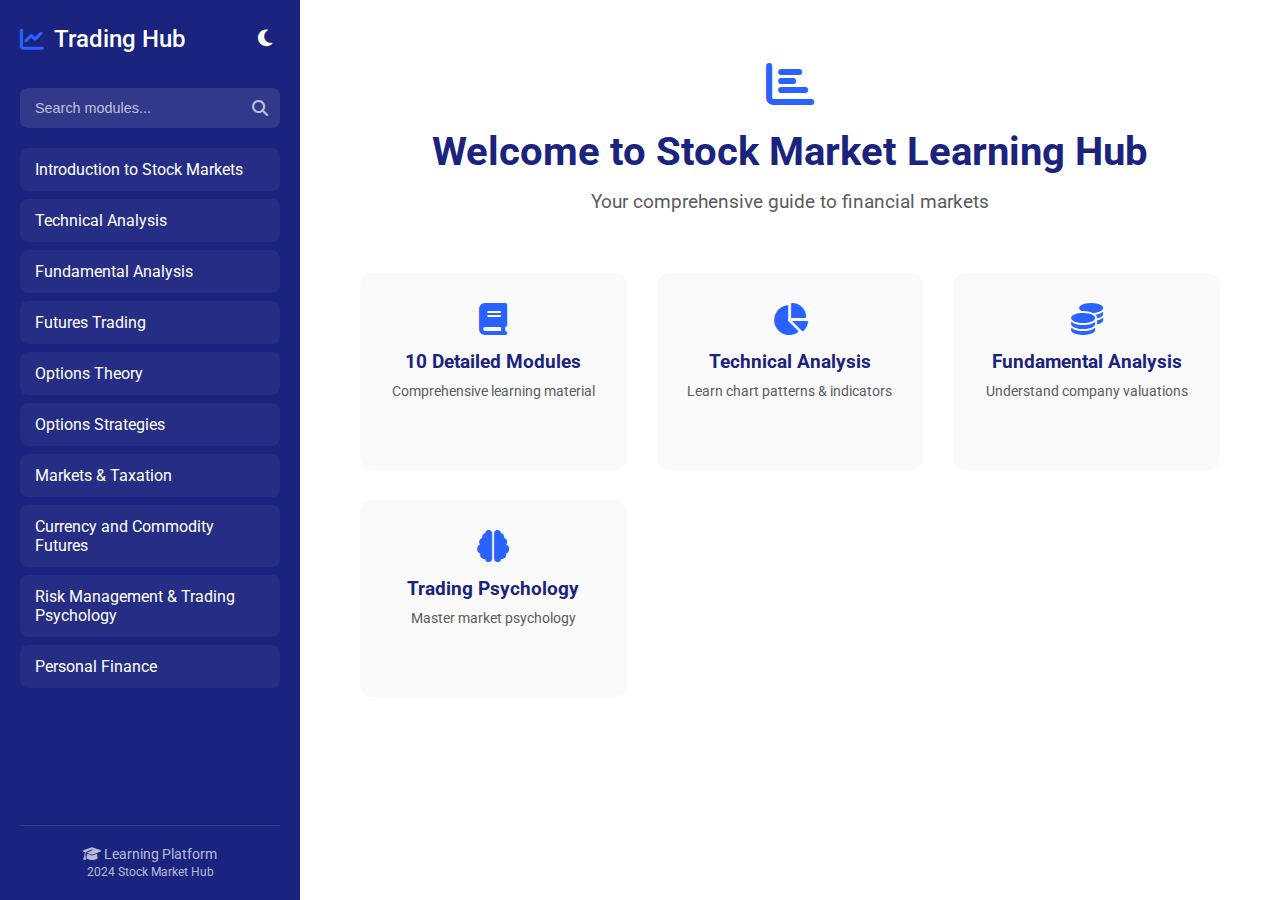
==== index.html @ a19f3827 "Add files via upload" ====
<!DOCTYPE html>
<html lang="en">
<head>
    <meta charset="UTF-8">
    <meta name="viewport" content="width=device-width, initial-scale=1.0">
    <title>Stock Market Learning Hub</title>
    <link rel="stylesheet" href="./styles.css">
    <link rel="stylesheet" href="https://cdnjs.cloudflare.com/ajax/libs/font-awesome/6.4.0/css/all.min.css">
    <link href="https://fonts.googleapis.com/css2?family=Roboto:wght@300;400;500;700&display=swap" rel="stylesheet">
</head>
<body>
    <div class="container">
        <aside class="sidebar">
            <div class="sidebar-header">
                <div class="logo">
                    <i class="fas fa-chart-line"></i>
                    <h2>Trading Hub</h2>
                </div>
                <button id="theme-toggle" title="Toggle dark/light mode">
                    <i class="fas fa-moon"></i>
                </button>
            </div>
            <div class="search-box">
                <input type="text" id="search" placeholder="Search modules...">
                <i class="fas fa-search"></i>
            </div>
            <nav class="module-list">
                <!-- Modules will be loaded here by JavaScript -->
            </nav>
            <div class="sidebar-footer">
                <p><i class="fas fa-graduation-cap"></i> Learning Platform</p>
                <small> 2024 Stock Market Hub</small>
            </div>
        </aside>
        
        <main class="content">
            <div id="content-area">
                <div class="welcome-screen">
                    <i class="fas fa-chart-bar welcome-icon"></i>
                    <h1>Welcome to Stock Market Learning Hub</h1>
                    <p>Your comprehensive guide to financial markets</p>
                    <div class="feature-grid">
                        <div class="feature">
                            <i class="fas fa-book"></i>
                            <h3>10 Detailed Modules</h3>
                            <p>Comprehensive learning material</p>
                        </div>
                        <div class="feature">
                            <i class="fas fa-chart-pie"></i>
                            <h3>Technical Analysis</h3>
                            <p>Learn chart patterns & indicators</p>
                        </div>
                        <div class="feature">
                            <i class="fas fa-coins"></i>
                            <h3>Fundamental Analysis</h3>
                            <p>Understand company valuations</p>
                        </div>
                        <div class="feature">
                            <i class="fas fa-brain"></i>
                            <h3>Trading Psychology</h3>
                            <p>Master market psychology</p>
                        </div>
                    </div>
                </div>
            </div>
        </main>
    </div>
    <script>
        // Debug message to check if script is loading
        console.log('Page loaded');
        document.addEventListener('DOMContentLoaded', function() {
            console.log('DOM fully loaded');
        });
    </script>
    <script src="./script.js"></script>
</body>
</html>
---- styles.css ----
:root {
    --primary-color: #1a237e;
    --secondary-color: #0d47a1;
    --accent-color: #2962ff;
    --background-color: #ffffff;
    --text-color: #333333;
    --sidebar-bg: #1a237e;
    --hover-color: #283593;
}

[data-theme="dark"] {
    --primary-color: #1a237e;
    --secondary-color: #0d47a1;
    --accent-color: #2962ff;
    --background-color: #121212;
    --text-color: #ffffff;
    --sidebar-bg: #1a1a1a;
    --hover-color: #2c2c2c;
}

* {
    margin: 0;
    padding: 0;
    box-sizing: border-box;
}

body {
    font-family: 'Roboto', sans-serif;
    background-color: var(--background-color);
    color: var(--text-color);
    transition: background-color 0.3s, color 0.3s;
}

.container {
    display: flex;
    min-height: 100vh;
}

.sidebar {
    width: 300px;
    background-color: var(--sidebar-bg);
    color: white;
    padding: 20px;
    display: flex;
    flex-direction: column;
    box-shadow: 2px 0 5px rgba(0, 0, 0, 0.1);
}

.sidebar-header {
    display: flex;
    justify-content: space-between;
    align-items: center;
    margin-bottom: 30px;
}

.logo {
    display: flex;
    align-items: center;
    gap: 10px;
}

.logo i {
    font-size: 24px;
    color: var(--accent-color);
}

.logo h2 {
    font-size: 1.5rem;
    font-weight: 500;
}

#theme-toggle {
    background: none;
    border: none;
    cursor: pointer;
    font-size: 1.2rem;
    color: white;
    padding: 8px;
    border-radius: 50%;
    transition: background-color 0.3s;
}

#theme-toggle:hover {
    background-color: rgba(255, 255, 255, 0.1);
}

.search-box {
    position: relative;
    margin-bottom: 20px;
}

.search-box input {
    width: 100%;
    padding: 12px 35px 12px 15px;
    border: none;
    border-radius: 8px;
    background-color: rgba(255, 255, 255, 0.1);
    color: white;
    font-size: 0.9rem;
}

.search-box input::placeholder {
    color: rgba(255, 255, 255, 0.7);
}

.search-box i {
    position: absolute;
    right: 12px;
    top: 50%;
    transform: translateY(-50%);
    color: rgba(255, 255, 255, 0.7);
}

.module-list {
    flex-grow: 1;
    overflow-y: auto;
}

.module-list a {
    display: block;
    padding: 12px 15px;
    text-decoration: none;
    color: white;
    border-radius: 8px;
    margin-bottom: 8px;
    transition: all 0.3s;
    background-color: rgba(255, 255, 255, 0.05);
}

.module-list a:hover {
    background-color: var(--hover-color);
    transform: translateX(5px);
}

.module-list a.active {
    background-color: var(--accent-color);
}

.sidebar-footer {
    margin-top: 20px;
    padding-top: 20px;
    border-top: 1px solid rgba(255, 255, 255, 0.1);
    text-align: center;
    font-size: 0.9rem;
    color: rgba(255, 255, 255, 0.7);
}

.content {
    flex: 1;
    background-color: var(--background-color);
    height: 100vh;
    overflow: hidden;
    display: flex;
    flex-direction: column;
}

#content-area {
    flex: 1;
    overflow-y: auto;
    padding: 20px;
}

.welcome-screen {
    text-align: center;
    padding: 40px 20px;
    max-width: 1200px;
    margin: 0 auto;
}

.welcome-icon {
    font-size: 48px;
    color: var(--accent-color);
    margin-bottom: 20px;
}

.welcome-screen h1 {
    font-size: 2.5rem;
    color: var(--primary-color);
    margin-bottom: 15px;
}

.welcome-screen p {
    font-size: 1.2rem;
    color: var(--text-color);
    opacity: 0.8;
    margin-bottom: 40px;
}

.feature-grid {
    display: grid;
    grid-template-columns: repeat(auto-fit, minmax(250px, 1fr));
    gap: 30px;
    padding: 20px;
}

.feature {
    background-color: rgba(0, 0, 0, 0.02);
    padding: 30px;
    border-radius: 12px;
    text-align: center;
    transition: transform 0.3s;
}

.feature:hover {
    transform: translateY(-5px);
}

.feature i {
    font-size: 32px;
    color: var(--accent-color);
    margin-bottom: 15px;
}

.feature h3 {
    font-size: 1.2rem;
    margin-bottom: 10px;
    color: var(--primary-color);
}

.feature p {
    font-size: 0.9rem;
    color: var(--text-color);
    opacity: 0.8;
}

iframe {
    width: 100%;
    height: 100%;
    border: none;
    background-color: white;
}

/* Responsive Design */
@media (max-width: 768px) {
    .container {
        flex-direction: column;
    }
    
    .sidebar {
        width: 100%;
        height: auto;
    }
    
    .content {
        height: auto;
    }
    
    .feature-grid {
        grid-template-columns: 1fr;
    }
}
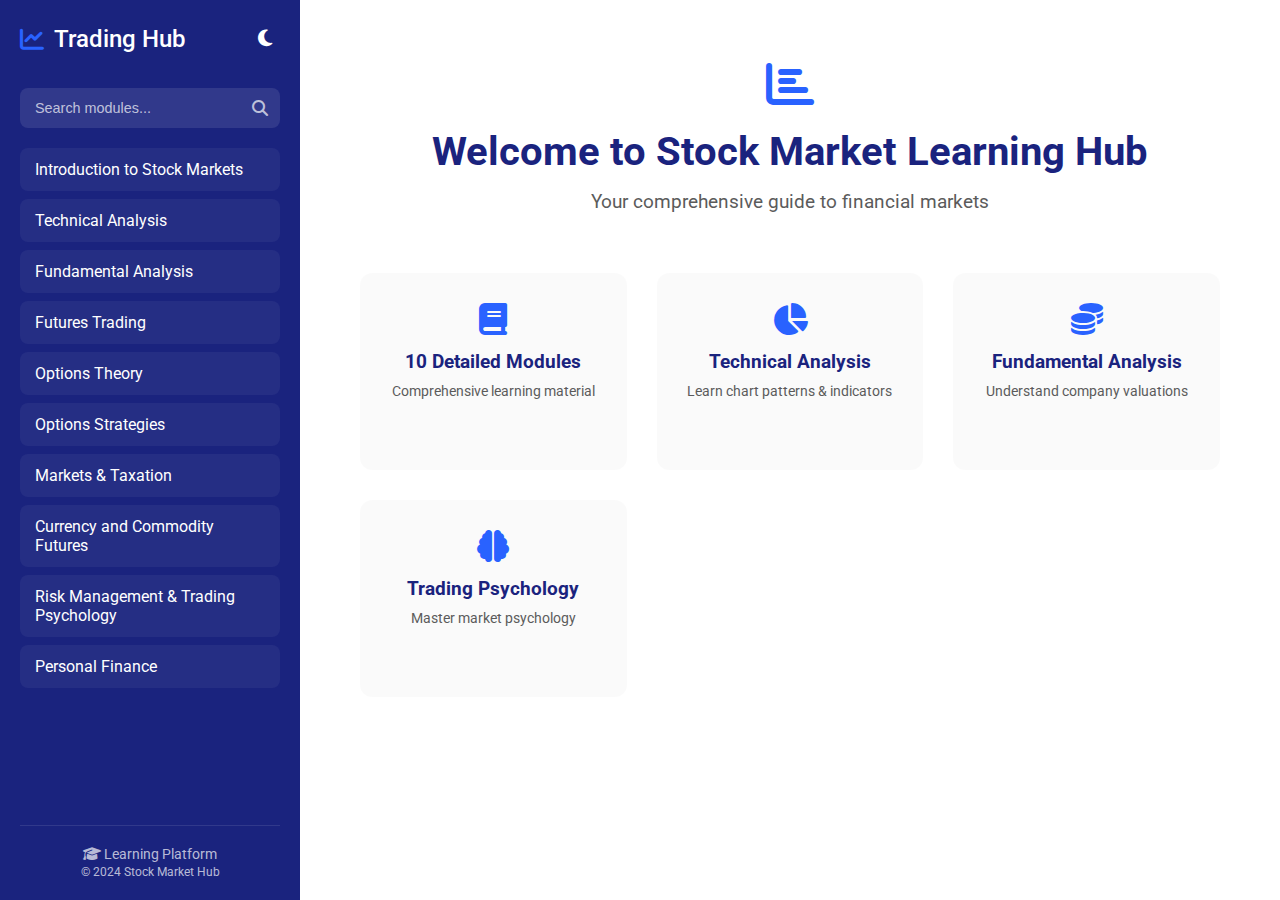
==== commit dfa48a98: "Update index.html" ====
--- a/index.html
+++ b/index.html
@@ -2,7 +2,10 @@
 <html lang="en">
 <head>
     <meta charset="UTF-8">
-    <meta name="viewport" content="width=device-width, initial-scale=1.0">
+    <meta name="viewport" content="width=device-width, initial-scale=1.0, maximum-scale=1.0, user-scalable=no">
+    <meta name="theme-color" content="#1a237e">
+    <meta name="apple-mobile-web-app-capable" content="yes">
+    <meta name="apple-mobile-web-app-status-bar-style" content="black-translucent">
     <title>Stock Market Learning Hub</title>
     <link rel="stylesheet" href="./styles.css">
     <link rel="stylesheet" href="https://cdnjs.cloudflare.com/ajax/libs/font-awesome/6.4.0/css/all.min.css">
@@ -21,41 +24,42 @@
                 </button>
             </div>
             <div class="search-box">
-                <input type="text" id="search" placeholder="Search modules...">
+                <input type="text" id="search" placeholder="Search modules..." aria-label="Search modules">
                 <i class="fas fa-search"></i>
             </div>
-            <nav class="module-list">
+            <nav class="module-list" role="navigation" aria-label="Course modules">
                 <!-- Modules will be loaded here by JavaScript -->
             </nav>
             <div class="sidebar-footer">
                 <p><i class="fas fa-graduation-cap"></i> Learning Platform</p>
-                <small> 2024 Stock Market Hub</small>
+                <small>&copy; 2024 Stock Market Hub</small>
             </div>
         </aside>
-        
         <main class="content">
             <div id="content-area">
                 <div class="welcome-screen">
-                    <i class="fas fa-chart-bar welcome-icon"></i>
-                    <h1>Welcome to Stock Market Learning Hub</h1>
-                    <p>Your comprehensive guide to financial markets</p>
+                    <div class="welcome-header">
+                        <i class="fas fa-chart-bar welcome-icon"></i>
+                        <h1>Welcome to Stock Market Learning Hub</h1>
+                        <p>Your comprehensive guide to financial markets</p>
+                    </div>
                     <div class="feature-grid">
-                        <div class="feature">
+                        <div class="feature" tabindex="0">
                             <i class="fas fa-book"></i>
                             <h3>10 Detailed Modules</h3>
                             <p>Comprehensive learning material</p>
                         </div>
-                        <div class="feature">
+                        <div class="feature" tabindex="0">
                             <i class="fas fa-chart-pie"></i>
                             <h3>Technical Analysis</h3>
                             <p>Learn chart patterns & indicators</p>
                         </div>
-                        <div class="feature">
+                        <div class="feature" tabindex="0">
                             <i class="fas fa-coins"></i>
                             <h3>Fundamental Analysis</h3>
                             <p>Understand company valuations</p>
                         </div>
-                        <div class="feature">
+                        <div class="feature" tabindex="0">
                             <i class="fas fa-brain"></i>
                             <h3>Trading Psychology</h3>
                             <p>Master market psychology</p>
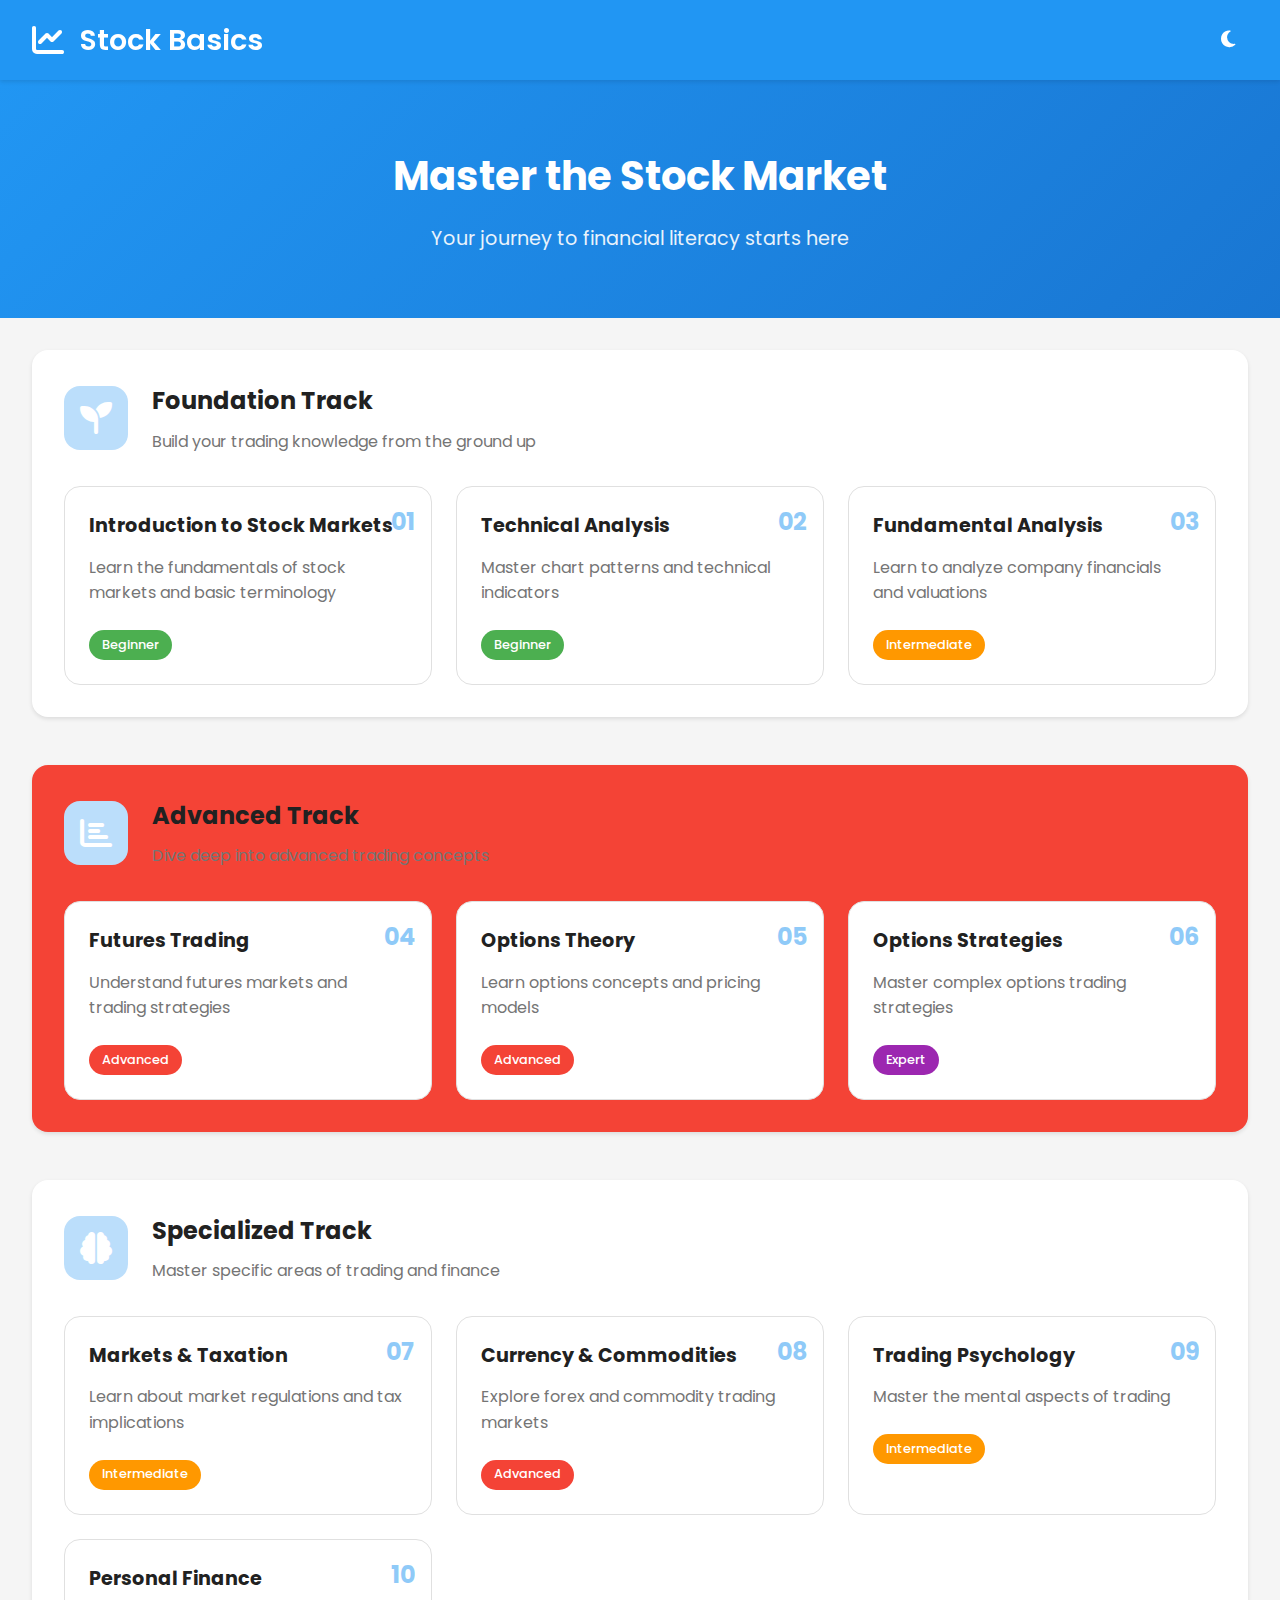
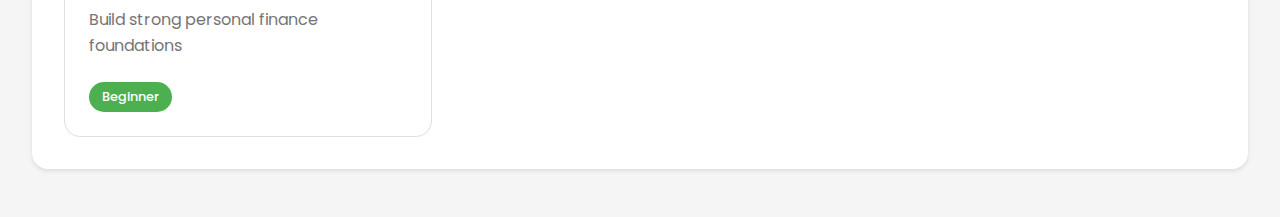
==== commit 232f9d37: "v4 update" ====
--- a/index.html
+++ b/index.html
@@ -6,76 +6,181 @@
     <meta name="theme-color" content="#1a237e">
     <meta name="apple-mobile-web-app-capable" content="yes">
     <meta name="apple-mobile-web-app-status-bar-style" content="black-translucent">
-    <title>Stock Market Learning Hub</title>
+    <title>Stock Basics - Learn Stock Market Trading</title>
     <link rel="stylesheet" href="./styles.css">
     <link rel="stylesheet" href="https://cdnjs.cloudflare.com/ajax/libs/font-awesome/6.4.0/css/all.min.css">
-    <link href="https://fonts.googleapis.com/css2?family=Roboto:wght@300;400;500;700&display=swap" rel="stylesheet">
+    <link href="https://fonts.googleapis.com/css2?family=Poppins:wght@300;400;500;600;700&display=swap" rel="stylesheet">
 </head>
 <body>
     <div class="container">
-        <aside class="sidebar">
-            <div class="sidebar-header">
+        <header class="main-header">
+            <div class="header-content">
                 <div class="logo">
                     <i class="fas fa-chart-line"></i>
-                    <h2>Trading Hub</h2>
+                    <h1>Stock Basics</h1>
                 </div>
-                <button id="theme-toggle" title="Toggle dark/light mode">
-                    <i class="fas fa-moon"></i>
-                </button>
+                <div class="header-actions">
+                    <button id="theme-toggle" title="Toggle dark/light mode">
+                        <i class="fas fa-moon"></i>
+                    </button>
+                </div>
             </div>
-            <div class="search-box">
-                <input type="text" id="search" placeholder="Search modules..." aria-label="Search modules">
-                <i class="fas fa-search"></i>
+        </header>
+
+        <main class="content">
+            <div class="hero-section">
+                <h1>Master the Stock Market</h1>
+                <p>Your journey to financial literacy starts here</p>
             </div>
-            <nav class="module-list" role="navigation" aria-label="Course modules">
-                <!-- Modules will be loaded here by JavaScript -->
-            </nav>
-            <div class="sidebar-footer">
-                <p><i class="fas fa-graduation-cap"></i> Learning Platform</p>
-                <small>&copy; 2024 Stock Market Hub</small>
-            </div>
-        </aside>
-        <main class="content">
-            <div id="content-area">
-                <div class="welcome-screen">
-                    <div class="welcome-header">
-                        <i class="fas fa-chart-bar welcome-icon"></i>
-                        <h1>Welcome to Stock Market Learning Hub</h1>
-                        <p>Your comprehensive guide to financial markets</p>
+
+            <div class="modules-container">
+                <!-- Foundation Track -->
+                <div class="track-section foundation">
+                    <div class="track-header">
+                        <div class="track-icon">
+                            <i class="fas fa-seedling"></i>
+                        </div>
+                        <div class="track-info">
+                            <h2>Foundation Track</h2>
+                            <p>Build your trading knowledge from the ground up</p>
+                        </div>
                     </div>
-                    <div class="feature-grid">
-                        <div class="feature" tabindex="0">
-                            <i class="fas fa-book"></i>
-                            <h3>10 Detailed Modules</h3>
-                            <p>Comprehensive learning material</p>
+                    <div class="modules-row">
+                        <a href="Module 1 - Introduction to Stock Markets.html" class="module-card">
+                            <span class="module-number">01</span>
+                            <div class="module-content">
+                                <h3>Introduction to Stock Markets</h3>
+                                <p>Learn the fundamentals of stock markets and basic terminology</p>
+                                <div class="module-footer">
+                                    <span class="difficulty beginner">Beginner</span>
+                                </div>
+                            </div>
+                        </a>
+                        <a href="Module 2 Technical Analysis.html" class="module-card">
+                            <span class="module-number">02</span>
+                            <div class="module-content">
+                                <h3>Technical Analysis</h3>
+                                <p>Master chart patterns and technical indicators</p>
+                                <div class="module-footer">
+                                    <span class="difficulty beginner">Beginner</span>
+                                </div>
+                            </div>
+                        </a>
+                        <a href="Module 3 Fundamental Analysis.html" class="module-card">
+                            <span class="module-number">03</span>
+                            <div class="module-content">
+                                <h3>Fundamental Analysis</h3>
+                                <p>Learn to analyze company financials and valuations</p>
+                                <div class="module-footer">
+                                    <span class="difficulty intermediate">Intermediate</span>
+                                </div>
+                            </div>
+                        </a>
+                    </div>
+                </div>
+
+                <!-- Advanced Track -->
+                <div class="track-section advanced">
+                    <div class="track-header">
+                        <div class="track-icon">
+                            <i class="fas fa-chart-bar"></i>
                         </div>
-                        <div class="feature" tabindex="0">
-                            <i class="fas fa-chart-pie"></i>
-                            <h3>Technical Analysis</h3>
-                            <p>Learn chart patterns & indicators</p>
+                        <div class="track-info">
+                            <h2>Advanced Track</h2>
+                            <p>Dive deep into advanced trading concepts</p>
                         </div>
-                        <div class="feature" tabindex="0">
-                            <i class="fas fa-coins"></i>
-                            <h3>Fundamental Analysis</h3>
-                            <p>Understand company valuations</p>
+                    </div>
+                    <div class="modules-row">
+                        <a href="Module 4 Futures Trading.html" class="module-card">
+                            <span class="module-number">04</span>
+                            <div class="module-content">
+                                <h3>Futures Trading</h3>
+                                <p>Understand futures markets and trading strategies</p>
+                                <div class="module-footer">
+                                    <span class="difficulty advanced">Advanced</span>
+                                </div>
+                            </div>
+                        </a>
+                        <a href="Module 5 Options Theory.html" class="module-card">
+                            <span class="module-number">05</span>
+                            <div class="module-content">
+                                <h3>Options Theory</h3>
+                                <p>Learn options concepts and pricing models</p>
+                                <div class="module-footer">
+                                    <span class="difficulty advanced">Advanced</span>
+                                </div>
+                            </div>
+                        </a>
+                        <a href="Module 6 Options Strategies.html" class="module-card">
+                            <span class="module-number">06</span>
+                            <div class="module-content">
+                                <h3>Options Strategies</h3>
+                                <p>Master complex options trading strategies</p>
+                                <div class="module-footer">
+                                    <span class="difficulty expert">Expert</span>
+                                </div>
+                            </div>
+                        </a>
+                    </div>
+                </div>
+
+                <!-- Specialized Track -->
+                <div class="track-section specialized">
+                    <div class="track-header">
+                        <div class="track-icon">
+                            <i class="fas fa-brain"></i>
                         </div>
-                        <div class="feature" tabindex="0">
-                            <i class="fas fa-brain"></i>
-                            <h3>Trading Psychology</h3>
-                            <p>Master market psychology</p>
+                        <div class="track-info">
+                            <h2>Specialized Track</h2>
+                            <p>Master specific areas of trading and finance</p>
                         </div>
+                    </div>
+                    <div class="modules-row">
+                        <a href="Module 7 Markets & Taxation.html" class="module-card">
+                            <span class="module-number">07</span>
+                            <div class="module-content">
+                                <h3>Markets & Taxation</h3>
+                                <p>Learn about market regulations and tax implications</p>
+                                <div class="module-footer">
+                                    <span class="difficulty intermediate">Intermediate</span>
+                                </div>
+                            </div>
+                        </a>
+                        <a href="Module 8 Currency and Commodity Futures.html" class="module-card">
+                            <span class="module-number">08</span>
+                            <div class="module-content">
+                                <h3>Currency & Commodities</h3>
+                                <p>Explore forex and commodity trading markets</p>
+                                <div class="module-footer">
+                                    <span class="difficulty advanced">Advanced</span>
+                                </div>
+                            </div>
+                        </a>
+                        <a href="Module 9 Risk Management & Trading Psychology.html" class="module-card">
+                            <span class="module-number">09</span>
+                            <div class="module-content">
+                                <h3>Trading Psychology</h3>
+                                <p>Master the mental aspects of trading</p>
+                                <div class="module-footer">
+                                    <span class="difficulty intermediate">Intermediate</span>
+                                </div>
+                            </div>
+                        </a>
+                        <a href="Module 10 Personal Finance.html" class="module-card">
+                            <span class="module-number">10</span>
+                            <div class="module-content">
+                                <h3>Personal Finance</h3>
+                                <p>Build strong personal finance foundations</p>
+                                <div class="module-footer">
+                                    <span class="difficulty beginner">Beginner</span>
+                                </div>
+                            </div>
+                        </a>
                     </div>
                 </div>
             </div>
         </main>
     </div>
-    <script>
-        // Debug message to check if script is loading
-        console.log('Page loaded');
-        document.addEventListener('DOMContentLoaded', function() {
-            console.log('DOM fully loaded');
-        });
-    </script>
     <script src="./script.js"></script>
 </body>
 </html>
--- a/styles.css
+++ b/styles.css
@@ -1,21 +1,31 @@
 :root {
-    --primary-color: #1a237e;
-    --secondary-color: #0d47a1;
-    --accent-color: #2962ff;
-    --background-color: #ffffff;
-    --text-color: #333333;
-    --sidebar-bg: #1a237e;
-    --hover-color: #283593;
+    --primary-color: #2196f3;
+    --primary-dark: #1976d2;
+    --primary-light: #bbdefb;
+    --accent-color: #ff4081;
+    --background-color: #f5f5f5;
+    --card-bg: #ffffff;
+    --text-primary: #212121;
+    --text-secondary: #757575;
+    --border-color: #e0e0e0;
+    --success-color: #4caf50;
+    --warning-color: #ff9800;
+    --error-color: #f44336;
 }
 
 [data-theme="dark"] {
-    --primary-color: #1a237e;
-    --secondary-color: #0d47a1;
-    --accent-color: #2962ff;
+    --primary-color: #90caf9;
+    --primary-dark: #42a5f5;
+    --primary-light: #1976d2;
+    --accent-color: #ff80ab;
     --background-color: #121212;
-    --text-color: #ffffff;
-    --sidebar-bg: #1a1a1a;
-    --hover-color: #2c2c2c;
+    --card-bg: #1e1e1e;
+    --text-primary: #ffffff;
+    --text-secondary: #b0b0b0;
+    --border-color: #333333;
+    --success-color: #81c784;
+    --warning-color: #ffb74d;
+    --error-color: #e57373;
 }
 
 * {
@@ -25,227 +35,280 @@
 }
 
 body {
-    font-family: 'Roboto', sans-serif;
+    font-family: 'Poppins', sans-serif;
     background-color: var(--background-color);
-    color: var(--text-color);
-    transition: background-color 0.3s, color 0.3s;
+    color: var(--text-primary);
+    line-height: 1.6;
+    transition: background-color 0.3s ease;
 }
 
 .container {
-    display: flex;
     min-height: 100vh;
-}
-
-.sidebar {
-    width: 300px;
-    background-color: var(--sidebar-bg);
-    color: white;
-    padding: 20px;
     display: flex;
     flex-direction: column;
-    box-shadow: 2px 0 5px rgba(0, 0, 0, 0.1);
-}
-
-.sidebar-header {
+}
+
+/* Header Styles */
+.main-header {
+    background: var(--primary-color);
+    color: white;
+    padding: 1rem 2rem;
+    box-shadow: 0 2px 4px rgba(0, 0, 0, 0.1);
+    position: sticky;
+    top: 0;
+    z-index: 1000;
+}
+
+.header-content {
+    max-width: 1400px;
+    margin: 0 auto;
     display: flex;
     justify-content: space-between;
     align-items: center;
-    margin-bottom: 30px;
 }
 
 .logo {
     display: flex;
     align-items: center;
-    gap: 10px;
+    gap: 1rem;
 }
 
 .logo i {
-    font-size: 24px;
-    color: var(--accent-color);
-}
-
-.logo h2 {
-    font-size: 1.5rem;
-    font-weight: 500;
+    font-size: 2rem;
+}
+
+.logo h1 {
+    font-size: 1.8rem;
+    font-weight: 600;
 }
 
 #theme-toggle {
     background: none;
     border: none;
+    color: white;
     cursor: pointer;
+    padding: 0.8rem;
+    border-radius: 50%;
+    transition: background-color 0.2s ease;
     font-size: 1.2rem;
-    color: white;
-    padding: 8px;
-    border-radius: 50%;
-    transition: background-color 0.3s;
 }
 
 #theme-toggle:hover {
-    background-color: rgba(255, 255, 255, 0.1);
-}
-
-.search-box {
+    background: rgba(255, 255, 255, 0.1);
+}
+
+/* Hero Section */
+.hero-section {
+    text-align: center;
+    padding: 4rem 2rem;
+    background: linear-gradient(135deg, var(--primary-color), var(--primary-dark));
+    color: white;
+    margin-bottom: 2rem;
+}
+
+.hero-section h1 {
+    font-size: 2.5rem;
+    margin-bottom: 1rem;
+    font-weight: 700;
+}
+
+.hero-section p {
+    font-size: 1.2rem;
+    opacity: 0.9;
+}
+
+/* Modules Container */
+.modules-container {
+    max-width: 1400px;
+    margin: 0 auto;
+    padding: 0 2rem;
+}
+
+/* Track Sections */
+.track-section {
+    margin-bottom: 3rem;
+    background: var(--card-bg);
+    border-radius: 1rem;
+    padding: 2rem;
+    box-shadow: 0 2px 4px rgba(0, 0, 0, 0.1);
+}
+
+.track-header {
+    display: flex;
+    align-items: center;
+    gap: 1.5rem;
+    margin-bottom: 2rem;
+}
+
+.track-icon {
+    width: 4rem;
+    height: 4rem;
+    background: var(--primary-light);
+    border-radius: 1rem;
+    display: flex;
+    align-items: center;
+    justify-content: center;
+    font-size: 2rem;
+    color: white;
+}
+
+.track-info h2 {
+    font-size: 1.5rem;
+    margin-bottom: 0.5rem;
+    color: var(--text-primary);
+}
+
+.track-info p {
+    color: var(--text-secondary);
+}
+
+/* Module Cards */
+.modules-row {
+    display: grid;
+    grid-template-columns: repeat(auto-fit, minmax(300px, 1fr));
+    gap: 1.5rem;
+}
+
+.module-card {
+    background: var(--card-bg);
+    border: 1px solid var(--border-color);
+    border-radius: 1rem;
+    padding: 1.5rem;
     position: relative;
-    margin-bottom: 20px;
-}
-
-.search-box input {
-    width: 100%;
-    padding: 12px 35px 12px 15px;
-    border: none;
-    border-radius: 8px;
-    background-color: rgba(255, 255, 255, 0.1);
-    color: white;
+    transition: transform 0.2s ease, box-shadow 0.2s ease;
+    text-decoration: none;
+    color: var(--text-primary);
+    display: flex;
+    flex-direction: column;
+}
+
+.module-card:hover {
+    transform: translateY(-5px);
+    box-shadow: 0 4px 12px rgba(0, 0, 0, 0.1);
+}
+
+.module-number {
+    position: absolute;
+    top: 1rem;
+    right: 1rem;
+    font-size: 1.5rem;
+    font-weight: 700;
+    color: var(--primary-color);
+    opacity: 0.5;
+}
+
+.module-content h3 {
+    font-size: 1.2rem;
+    margin-bottom: 0.8rem;
+    color: var(--text-primary);
+}
+
+.module-content p {
+    color: var(--text-secondary);
+    margin-bottom: 1.5rem;
+    flex-grow: 1;
+}
+
+.module-footer {
+    display: flex;
+    justify-content: space-between;
+    align-items: center;
+    margin-top: auto;
+}
+
+.difficulty {
+    padding: 0.3rem 0.8rem;
+    border-radius: 1rem;
+    font-size: 0.8rem;
+    font-weight: 500;
+}
+
+.beginner {
+    background: var(--success-color);
+    color: white;
+}
+
+.intermediate {
+    background: var(--warning-color);
+    color: white;
+}
+
+.advanced {
+    background: var(--error-color);
+    color: white;
+}
+
+.expert {
+    background: #9c27b0;
+    color: white;
+}
+
+.duration {
+    color: var(--text-secondary);
     font-size: 0.9rem;
 }
 
-.search-box input::placeholder {
-    color: rgba(255, 255, 255, 0.7);
-}
-
-.search-box i {
-    position: absolute;
-    right: 12px;
-    top: 50%;
-    transform: translateY(-50%);
-    color: rgba(255, 255, 255, 0.7);
-}
-
-.module-list {
-    flex-grow: 1;
-    overflow-y: auto;
-}
-
-.module-list a {
-    display: block;
-    padding: 12px 15px;
-    text-decoration: none;
-    color: white;
-    border-radius: 8px;
-    margin-bottom: 8px;
-    transition: all 0.3s;
-    background-color: rgba(255, 255, 255, 0.05);
-}
-
-.module-list a:hover {
-    background-color: var(--hover-color);
-    transform: translateX(5px);
-}
-
-.module-list a.active {
-    background-color: var(--accent-color);
-}
-
-.sidebar-footer {
-    margin-top: 20px;
-    padding-top: 20px;
-    border-top: 1px solid rgba(255, 255, 255, 0.1);
-    text-align: center;
-    font-size: 0.9rem;
-    color: rgba(255, 255, 255, 0.7);
-}
-
-.content {
-    flex: 1;
-    background-color: var(--background-color);
-    height: 100vh;
-    overflow: hidden;
-    display: flex;
-    flex-direction: column;
-}
-
-#content-area {
-    flex: 1;
-    overflow-y: auto;
-    padding: 20px;
-}
-
-.welcome-screen {
-    text-align: center;
-    padding: 40px 20px;
-    max-width: 1200px;
-    margin: 0 auto;
-}
-
-.welcome-icon {
-    font-size: 48px;
-    color: var(--accent-color);
-    margin-bottom: 20px;
-}
-
-.welcome-screen h1 {
-    font-size: 2.5rem;
-    color: var(--primary-color);
-    margin-bottom: 15px;
-}
-
-.welcome-screen p {
-    font-size: 1.2rem;
-    color: var(--text-color);
-    opacity: 0.8;
-    margin-bottom: 40px;
-}
-
-.feature-grid {
-    display: grid;
-    grid-template-columns: repeat(auto-fit, minmax(250px, 1fr));
-    gap: 30px;
-    padding: 20px;
-}
-
-.feature {
-    background-color: rgba(0, 0, 0, 0.02);
-    padding: 30px;
-    border-radius: 12px;
-    text-align: center;
-    transition: transform 0.3s;
-}
-
-.feature:hover {
-    transform: translateY(-5px);
-}
-
-.feature i {
-    font-size: 32px;
-    color: var(--accent-color);
-    margin-bottom: 15px;
-}
-
-.feature h3 {
-    font-size: 1.2rem;
-    margin-bottom: 10px;
-    color: var(--primary-color);
-}
-
-.feature p {
-    font-size: 0.9rem;
-    color: var(--text-color);
-    opacity: 0.8;
-}
-
-iframe {
-    width: 100%;
-    height: 100%;
-    border: none;
-    background-color: white;
+.duration i {
+    margin-right: 0.3rem;
 }
 
 /* Responsive Design */
 @media (max-width: 768px) {
-    .container {
+    .hero-section {
+        padding: 3rem 1.5rem;
+    }
+
+    .hero-section h1 {
+        font-size: 2rem;
+    }
+
+    .modules-container {
+        padding: 0 1rem;
+    }
+
+    .track-section {
+        padding: 1.5rem;
+    }
+
+    .track-header {
         flex-direction: column;
-    }
-    
-    .sidebar {
-        width: 100%;
-        height: auto;
-    }
-    
-    .content {
-        height: auto;
-    }
-    
-    .feature-grid {
+        text-align: center;
+        gap: 1rem;
+    }
+
+    .modules-row {
         grid-template-columns: 1fr;
     }
 }
+
+@media (max-width: 480px) {
+    .main-header {
+        padding: 1rem;
+    }
+
+    .logo h1 {
+        font-size: 1.4rem;
+    }
+
+    .logo i {
+        font-size: 1.6rem;
+    }
+
+    .hero-section h1 {
+        font-size: 1.8rem;
+    }
+
+    .hero-section p {
+        font-size: 1rem;
+    }
+
+    .track-icon {
+        width: 3rem;
+        height: 3rem;
+        font-size: 1.5rem;
+    }
+
+    .track-info h2 {
+        font-size: 1.3rem;
+    }
+}
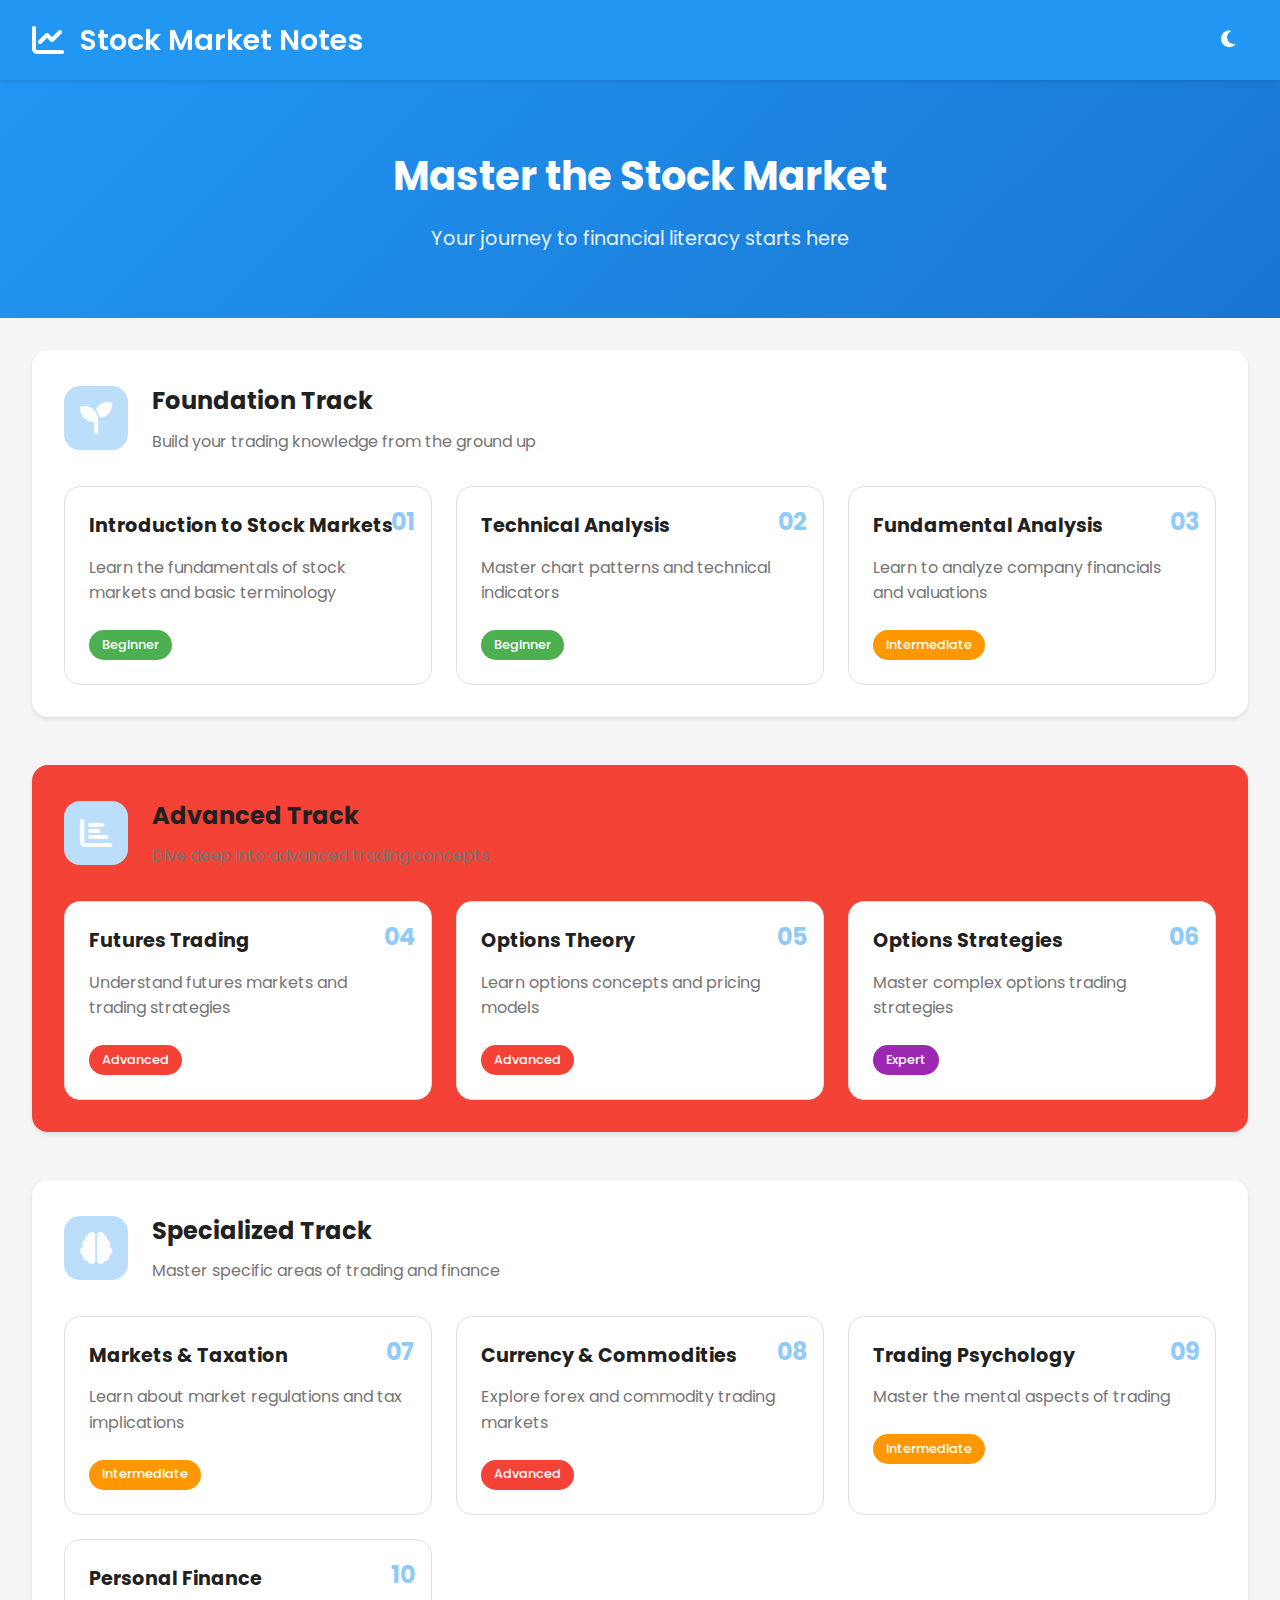
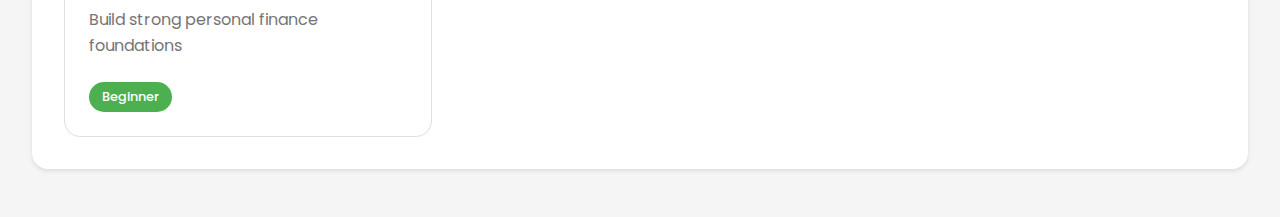
==== commit ec888b5b: "Add files via upload" ====
--- a/index.html
+++ b/index.html
@@ -6,7 +6,7 @@
     <meta name="theme-color" content="#1a237e">
     <meta name="apple-mobile-web-app-capable" content="yes">
     <meta name="apple-mobile-web-app-status-bar-style" content="black-translucent">
-    <title>Stock Basics - Learn Stock Market Trading</title>
+    <title>Stock Market Notes - Learn Stock Market Trading</title>
     <link rel="stylesheet" href="./styles.css">
     <link rel="stylesheet" href="https://cdnjs.cloudflare.com/ajax/libs/font-awesome/6.4.0/css/all.min.css">
     <link href="https://fonts.googleapis.com/css2?family=Poppins:wght@300;400;500;600;700&display=swap" rel="stylesheet">
@@ -17,7 +17,7 @@
             <div class="header-content">
                 <div class="logo">
                     <i class="fas fa-chart-line"></i>
-                    <h1>Stock Basics</h1>
+                    <h1>Stock Market Notes</h1>
                 </div>
                 <div class="header-actions">
                     <button id="theme-toggle" title="Toggle dark/light mode">
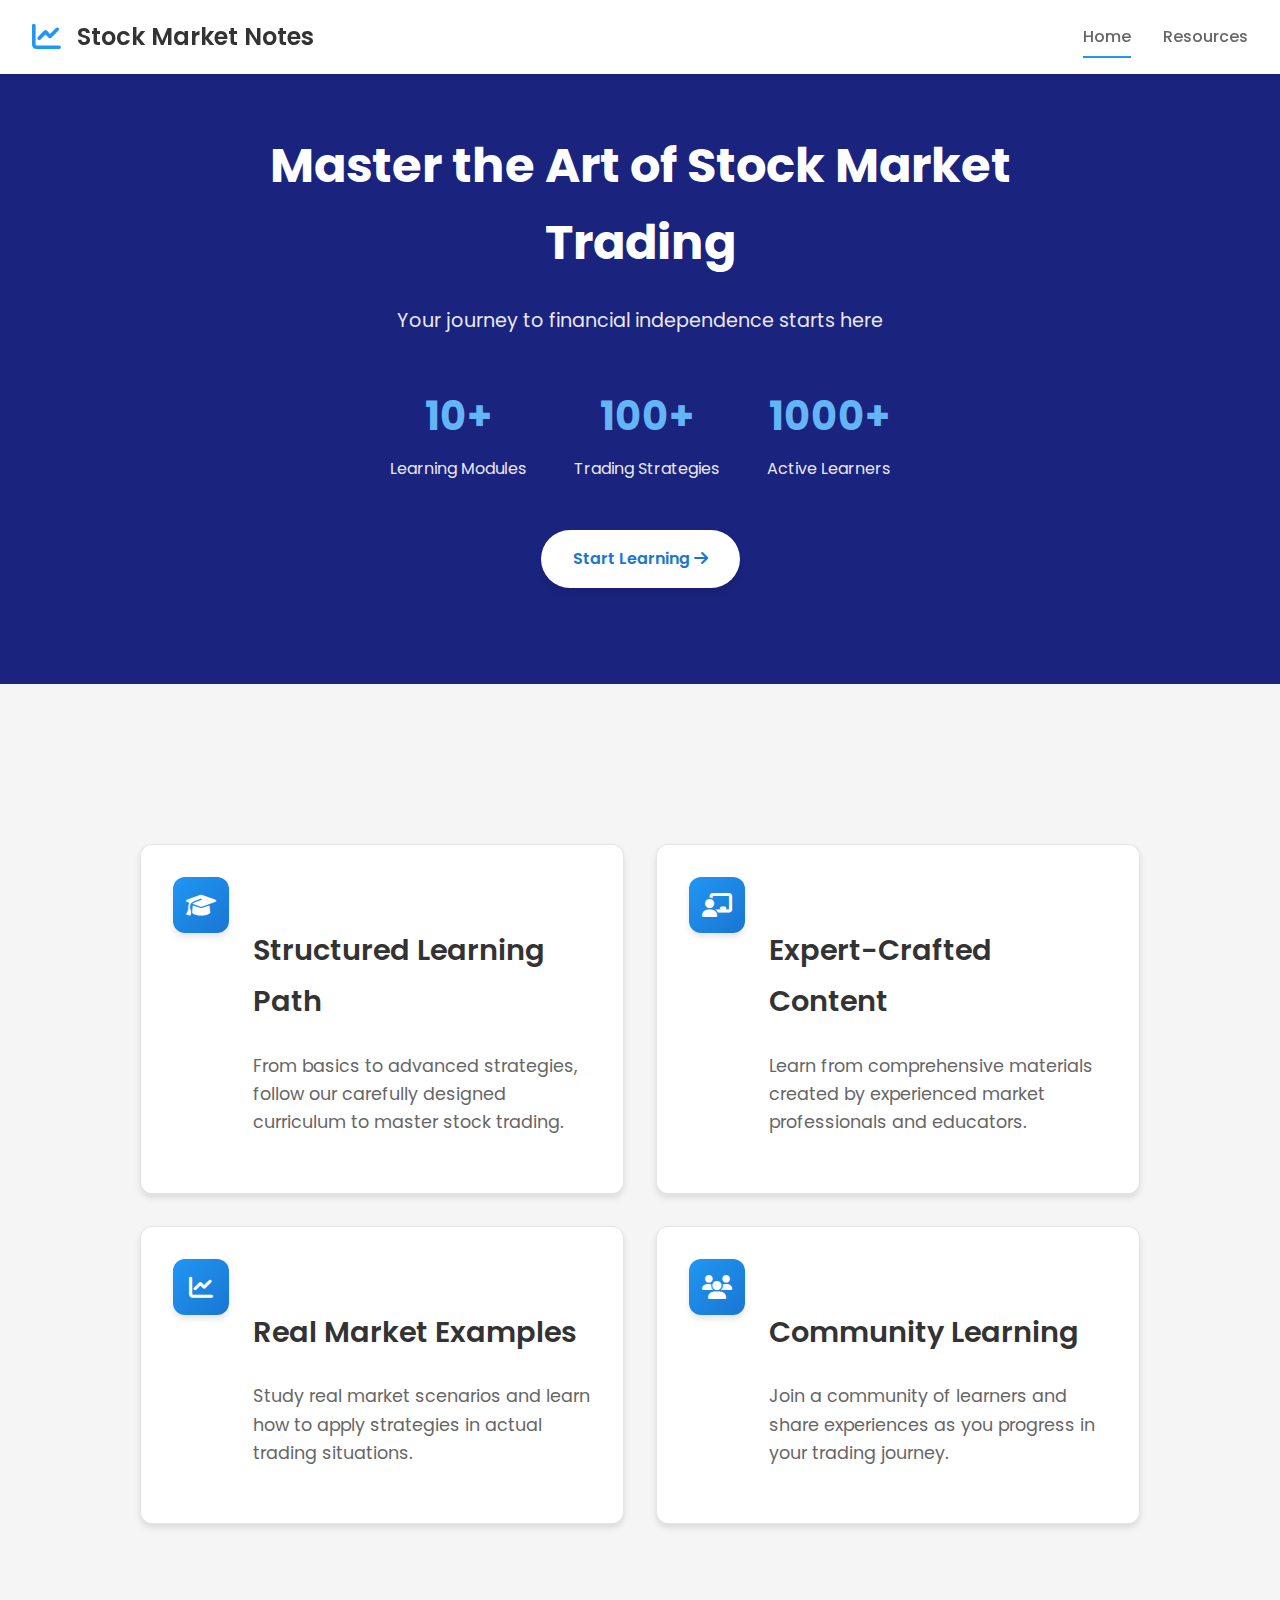
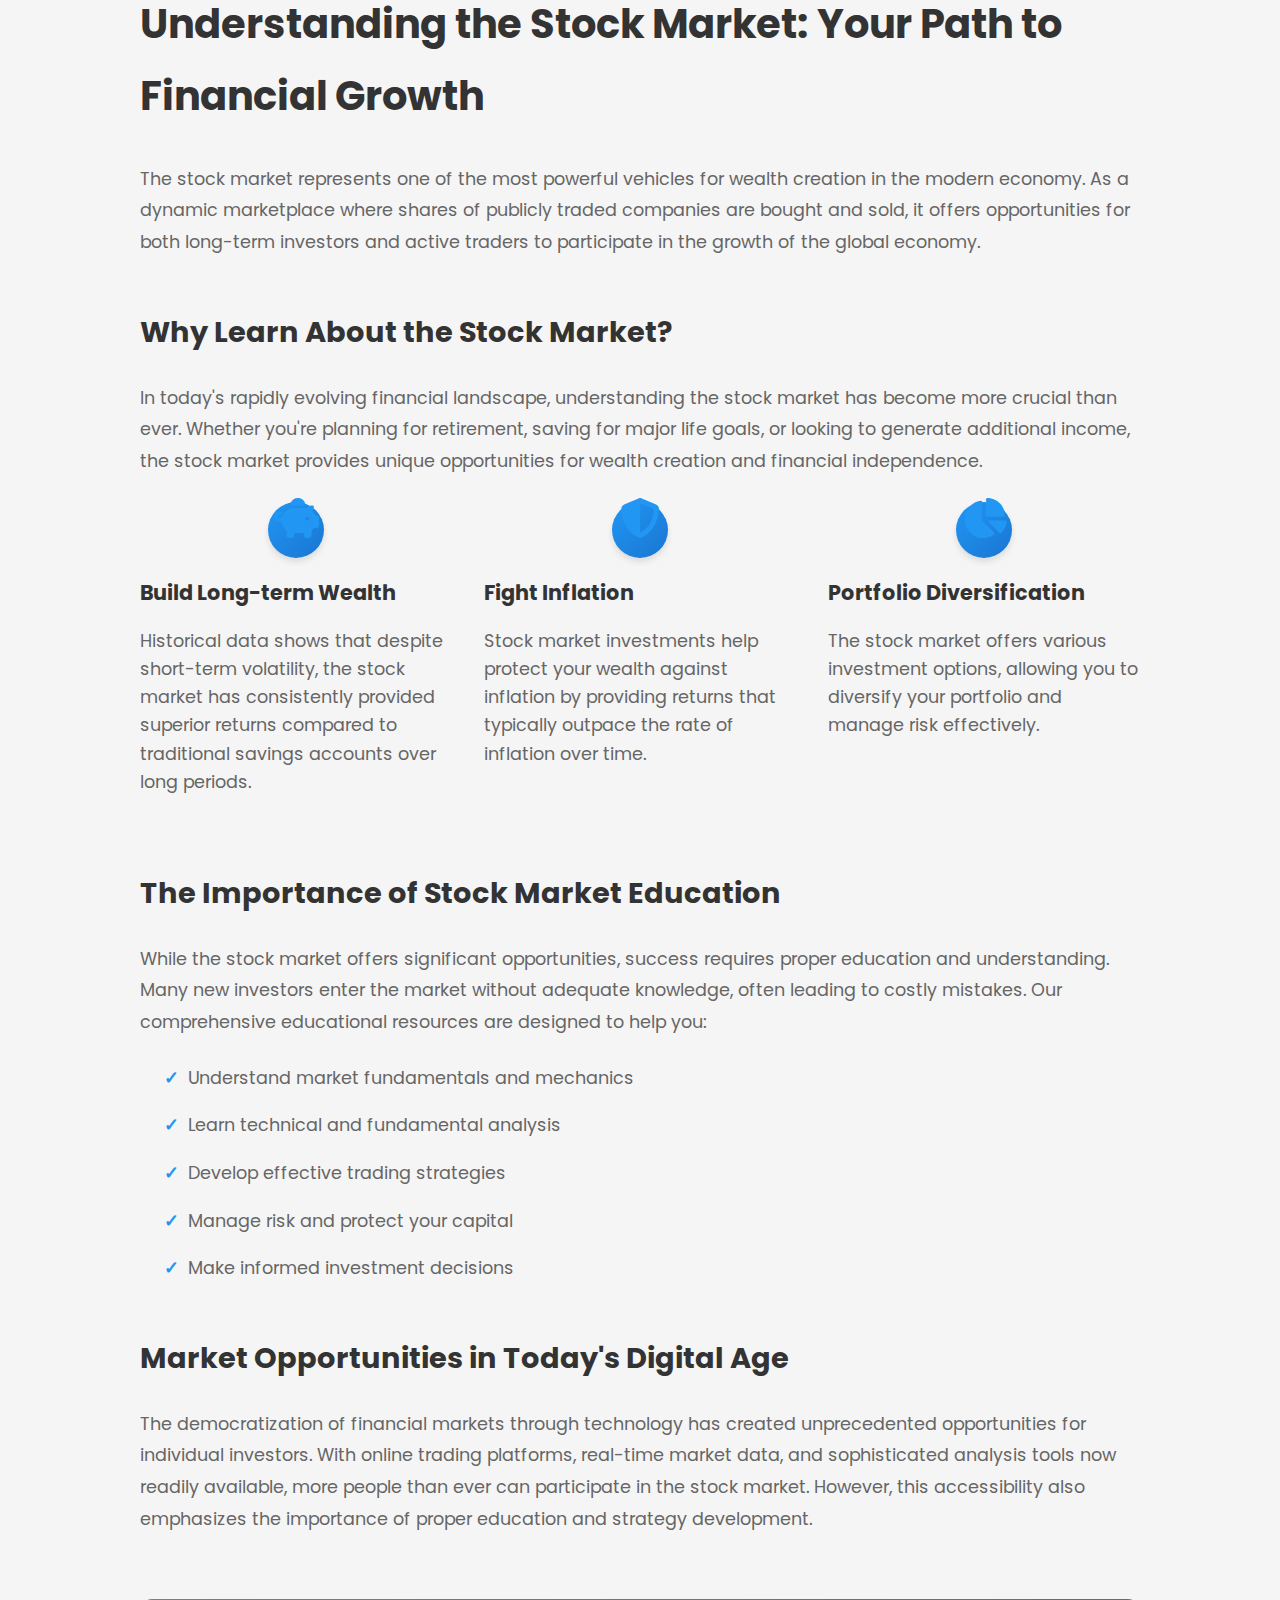
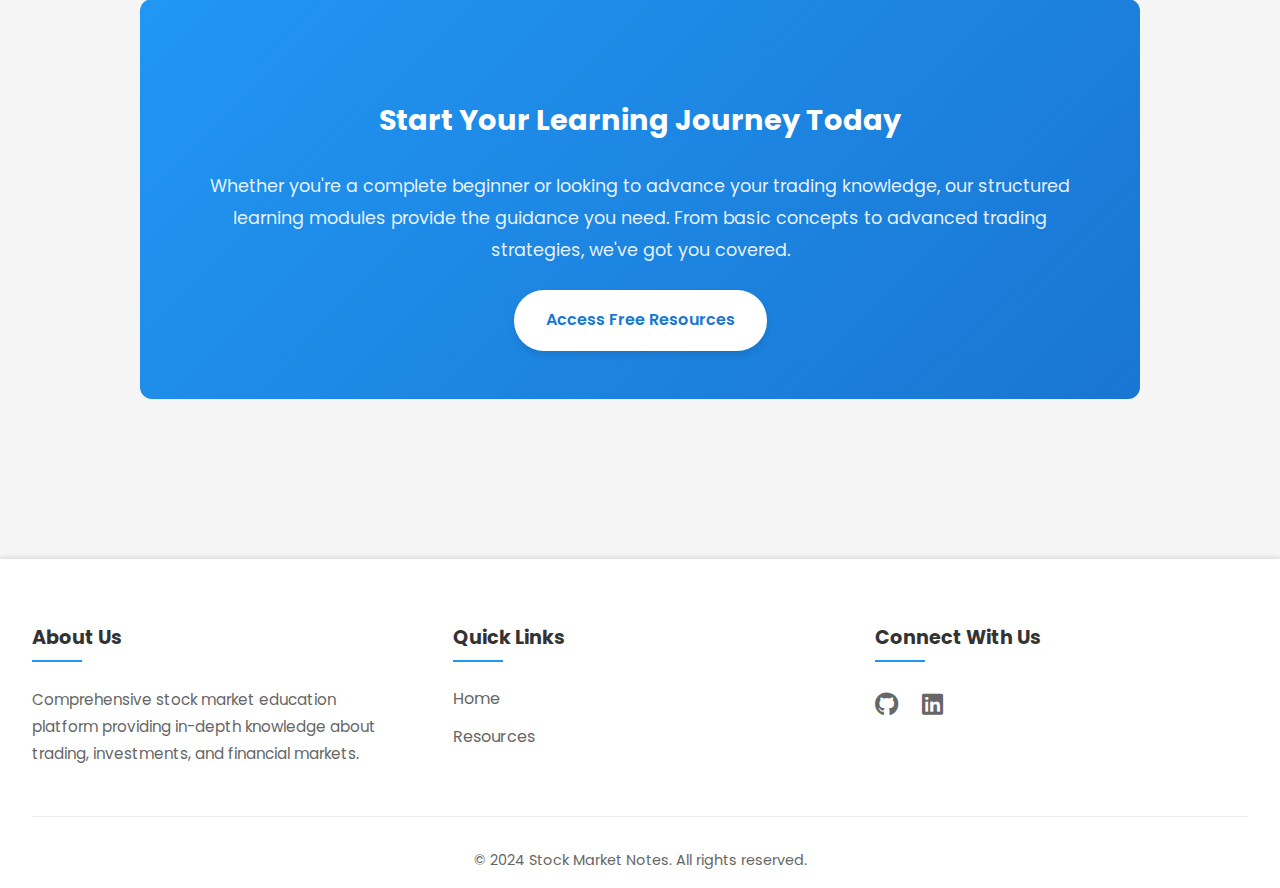
==== commit 80575fd9: "Add files via upload" ====
--- a/index.html
+++ b/index.html
@@ -2,185 +2,172 @@
 <html lang="en">
 <head>
     <meta charset="UTF-8">
-    <meta name="viewport" content="width=device-width, initial-scale=1.0, maximum-scale=1.0, user-scalable=no">
-    <meta name="theme-color" content="#1a237e">
-    <meta name="apple-mobile-web-app-capable" content="yes">
-    <meta name="apple-mobile-web-app-status-bar-style" content="black-translucent">
-    <title>Stock Market Notes - Learn Stock Market Trading</title>
-    <link rel="stylesheet" href="./styles.css">
+    <meta name="viewport" content="width=device-width, initial-scale=1.0">
+    <meta name="description" content="Learn stock market trading and investing with comprehensive guides. Understand market fundamentals, technical analysis, and investment strategies.">
+    <meta name="keywords" content="stock market, trading, investing, financial markets, stock trading guide, investment education">
+    <title>Stock Market Education | Learn Trading and Investing | Stock Market Notes</title>
+    <link rel="stylesheet" href="styles.css">
+    <link href="https://fonts.googleapis.com/css2?family=Poppins:wght@400;500;600;700&display=swap" rel="stylesheet">
     <link rel="stylesheet" href="https://cdnjs.cloudflare.com/ajax/libs/font-awesome/6.4.0/css/all.min.css">
-    <link href="https://fonts.googleapis.com/css2?family=Poppins:wght@300;400;500;600;700&display=swap" rel="stylesheet">
+    <link rel="stylesheet" href="https://cdnjs.cloudflare.com/ajax/libs/animate.css/4.1.1/animate.min.css">
 </head>
 <body>
-    <div class="container">
-        <header class="main-header">
-            <div class="header-content">
-                <div class="logo">
-                    <i class="fas fa-chart-line"></i>
-                    <h1>Stock Market Notes</h1>
+    <header class="main-header">
+        <div class="header-content">
+            <div class="logo">
+                <i class="fas fa-chart-line"></i>
+                <h1>Stock Market Notes</h1>
+            </div>
+            <nav class="main-nav">
+                <a href="#" class="active">Home</a>
+                <a href="resources.html">Resources</a>
+            </nav>
+        </div>
+    </header>
+
+    <section class="hero-section">
+        <div class="hero-background"></div>
+        <div class="hero-content animate__animated animate__fadeIn">
+            <h1>Master the Art of Stock Market Trading</h1>
+            <p>Your journey to financial independence starts here</p>
+            <div class="hero-stats">
+                <div class="stat-item">
+                    <span class="stat-number">10+</span>
+                    <span class="stat-label">Learning Modules</span>
                 </div>
-                <div class="header-actions">
-                    <button id="theme-toggle" title="Toggle dark/light mode">
-                        <i class="fas fa-moon"></i>
-                    </button>
+                <div class="stat-item">
+                    <span class="stat-number">100+</span>
+                    <span class="stat-label">Trading Strategies</span>
+                </div>
+                <div class="stat-item">
+                    <span class="stat-number">1000+</span>
+                    <span class="stat-label">Active Learners</span>
                 </div>
             </div>
-        </header>
+            <a href="resources.html" class="cta-button">Start Learning <i class="fas fa-arrow-right"></i></a>
+        </div>
+    </section>
 
-        <main class="content">
-            <div class="hero-section">
-                <h1>Master the Stock Market</h1>
-                <p>Your journey to financial literacy starts here</p>
-            </div>
-
-            <div class="modules-container">
-                <!-- Foundation Track -->
-                <div class="track-section foundation">
-                    <div class="track-header">
-                        <div class="track-icon">
-                            <i class="fas fa-seedling"></i>
+    <div class="container">
+        <article class="main-content animate__animated animate__fadeIn">
+            <section class="intro-section">
+                <div class="feature-highlights">
+                    <div class="highlight-card">
+                        <div class="highlight-icon">
+                            <i class="fas fa-graduation-cap"></i>
                         </div>
-                        <div class="track-info">
-                            <h2>Foundation Track</h2>
-                            <p>Build your trading knowledge from the ground up</p>
+                        <div class="highlight-content">
+                            <h3>Structured Learning Path</h3>
+                            <p>From basics to advanced strategies, follow our carefully designed curriculum to master stock trading.</p>
                         </div>
                     </div>
-                    <div class="modules-row">
-                        <a href="Module 1 - Introduction to Stock Markets.html" class="module-card">
-                            <span class="module-number">01</span>
-                            <div class="module-content">
-                                <h3>Introduction to Stock Markets</h3>
-                                <p>Learn the fundamentals of stock markets and basic terminology</p>
-                                <div class="module-footer">
-                                    <span class="difficulty beginner">Beginner</span>
-                                </div>
-                            </div>
-                        </a>
-                        <a href="Module 2 Technical Analysis.html" class="module-card">
-                            <span class="module-number">02</span>
-                            <div class="module-content">
-                                <h3>Technical Analysis</h3>
-                                <p>Master chart patterns and technical indicators</p>
-                                <div class="module-footer">
-                                    <span class="difficulty beginner">Beginner</span>
-                                </div>
-                            </div>
-                        </a>
-                        <a href="Module 3 Fundamental Analysis.html" class="module-card">
-                            <span class="module-number">03</span>
-                            <div class="module-content">
-                                <h3>Fundamental Analysis</h3>
-                                <p>Learn to analyze company financials and valuations</p>
-                                <div class="module-footer">
-                                    <span class="difficulty intermediate">Intermediate</span>
-                                </div>
-                            </div>
-                        </a>
+                    <div class="highlight-card">
+                        <div class="highlight-icon">
+                            <i class="fas fa-chalkboard-teacher"></i>
+                        </div>
+                        <div class="highlight-content">
+                            <h3>Expert-Crafted Content</h3>
+                            <p>Learn from comprehensive materials created by experienced market professionals and educators.</p>
+                        </div>
+                    </div>
+                    <div class="highlight-card">
+                        <div class="highlight-icon">
+                            <i class="fas fa-chart-line"></i>
+                        </div>
+                        <div class="highlight-content">
+                            <h3>Real Market Examples</h3>
+                            <p>Study real market scenarios and learn how to apply strategies in actual trading situations.</p>
+                        </div>
+                    </div>
+                    <div class="highlight-card">
+                        <div class="highlight-icon">
+                            <i class="fas fa-users"></i>
+                        </div>
+                        <div class="highlight-content">
+                            <h3>Community Learning</h3>
+                            <p>Join a community of learners and share experiences as you progress in your trading journey.</p>
+                        </div>
                     </div>
                 </div>
 
-                <!-- Advanced Track -->
-                <div class="track-section advanced">
-                    <div class="track-header">
-                        <div class="track-icon">
-                            <i class="fas fa-chart-bar"></i>
+                <h2>Understanding the Stock Market: Your Path to Financial Growth</h2>
+                <p>The stock market represents one of the most powerful vehicles for wealth creation in the modern economy. As a dynamic marketplace where shares of publicly traded companies are bought and sold, it offers opportunities for both long-term investors and active traders to participate in the growth of the global economy.</p>
+                
+                <h3>Why Learn About the Stock Market?</h3>
+                <p>In today's rapidly evolving financial landscape, understanding the stock market has become more crucial than ever. Whether you're planning for retirement, saving for major life goals, or looking to generate additional income, the stock market provides unique opportunities for wealth creation and financial independence.</p>
+                
+                <div class="benefits-grid">
+                    <div class="benefit-card">
+                        <div class="card-icon-wrapper">
+                            <i class="fas fa-piggy-bank"></i>
                         </div>
-                        <div class="track-info">
-                            <h2>Advanced Track</h2>
-                            <p>Dive deep into advanced trading concepts</p>
+                        <h4>Build Long-term Wealth</h4>
+                        <p>Historical data shows that despite short-term volatility, the stock market has consistently provided superior returns compared to traditional savings accounts over long periods.</p>
+                    </div>
+                    <div class="benefit-card">
+                        <div class="card-icon-wrapper">
+                            <i class="fas fa-shield-alt"></i>
                         </div>
+                        <h4>Fight Inflation</h4>
+                        <p>Stock market investments help protect your wealth against inflation by providing returns that typically outpace the rate of inflation over time.</p>
                     </div>
-                    <div class="modules-row">
-                        <a href="Module 4 Futures Trading.html" class="module-card">
-                            <span class="module-number">04</span>
-                            <div class="module-content">
-                                <h3>Futures Trading</h3>
-                                <p>Understand futures markets and trading strategies</p>
-                                <div class="module-footer">
-                                    <span class="difficulty advanced">Advanced</span>
-                                </div>
-                            </div>
-                        </a>
-                        <a href="Module 5 Options Theory.html" class="module-card">
-                            <span class="module-number">05</span>
-                            <div class="module-content">
-                                <h3>Options Theory</h3>
-                                <p>Learn options concepts and pricing models</p>
-                                <div class="module-footer">
-                                    <span class="difficulty advanced">Advanced</span>
-                                </div>
-                            </div>
-                        </a>
-                        <a href="Module 6 Options Strategies.html" class="module-card">
-                            <span class="module-number">06</span>
-                            <div class="module-content">
-                                <h3>Options Strategies</h3>
-                                <p>Master complex options trading strategies</p>
-                                <div class="module-footer">
-                                    <span class="difficulty expert">Expert</span>
-                                </div>
-                            </div>
-                        </a>
+                    <div class="benefit-card">
+                        <div class="card-icon-wrapper">
+                            <i class="fas fa-chart-pie"></i>
+                        </div>
+                        <h4>Portfolio Diversification</h4>
+                        <p>The stock market offers various investment options, allowing you to diversify your portfolio and manage risk effectively.</p>
                     </div>
                 </div>
 
-                <!-- Specialized Track -->
-                <div class="track-section specialized">
-                    <div class="track-header">
-                        <div class="track-icon">
-                            <i class="fas fa-brain"></i>
-                        </div>
-                        <div class="track-info">
-                            <h2>Specialized Track</h2>
-                            <p>Master specific areas of trading and finance</p>
-                        </div>
-                    </div>
-                    <div class="modules-row">
-                        <a href="Module 7 Markets & Taxation.html" class="module-card">
-                            <span class="module-number">07</span>
-                            <div class="module-content">
-                                <h3>Markets & Taxation</h3>
-                                <p>Learn about market regulations and tax implications</p>
-                                <div class="module-footer">
-                                    <span class="difficulty intermediate">Intermediate</span>
-                                </div>
-                            </div>
-                        </a>
-                        <a href="Module 8 Currency and Commodity Futures.html" class="module-card">
-                            <span class="module-number">08</span>
-                            <div class="module-content">
-                                <h3>Currency & Commodities</h3>
-                                <p>Explore forex and commodity trading markets</p>
-                                <div class="module-footer">
-                                    <span class="difficulty advanced">Advanced</span>
-                                </div>
-                            </div>
-                        </a>
-                        <a href="Module 9 Risk Management & Trading Psychology.html" class="module-card">
-                            <span class="module-number">09</span>
-                            <div class="module-content">
-                                <h3>Trading Psychology</h3>
-                                <p>Master the mental aspects of trading</p>
-                                <div class="module-footer">
-                                    <span class="difficulty intermediate">Intermediate</span>
-                                </div>
-                            </div>
-                        </a>
-                        <a href="Module 10 Personal Finance.html" class="module-card">
-                            <span class="module-number">10</span>
-                            <div class="module-content">
-                                <h3>Personal Finance</h3>
-                                <p>Build strong personal finance foundations</p>
-                                <div class="module-footer">
-                                    <span class="difficulty beginner">Beginner</span>
-                                </div>
-                            </div>
-                        </a>
-                    </div>
+                <h3>The Importance of Stock Market Education</h3>
+                <p>While the stock market offers significant opportunities, success requires proper education and understanding. Many new investors enter the market without adequate knowledge, often leading to costly mistakes. Our comprehensive educational resources are designed to help you:</p>
+                
+                <ul class="feature-list">
+                    <li>Understand market fundamentals and mechanics</li>
+                    <li>Learn technical and fundamental analysis</li>
+                    <li>Develop effective trading strategies</li>
+                    <li>Manage risk and protect your capital</li>
+                    <li>Make informed investment decisions</li>
+                </ul>
+
+                <h3>Market Opportunities in Today's Digital Age</h3>
+                <p>The democratization of financial markets through technology has created unprecedented opportunities for individual investors. With online trading platforms, real-time market data, and sophisticated analysis tools now readily available, more people than ever can participate in the stock market. However, this accessibility also emphasizes the importance of proper education and strategy development.</p>
+
+                <div class="cta-section">
+                    <h3>Start Your Learning Journey Today</h3>
+                    <p>Whether you're a complete beginner or looking to advance your trading knowledge, our structured learning modules provide the guidance you need. From basic concepts to advanced trading strategies, we've got you covered.</p>
+                    <a href="resources.html" class="primary-button">Access Free Resources</a>
+                </div>
+            </section>
+        </article>
+    </div>
+
+    <footer class="main-footer">
+        <div class="footer-content">
+            <div class="footer-section animate__animated animate__fadeIn">
+                <h3>About Us</h3>
+                <p>Comprehensive stock market education platform providing in-depth knowledge about trading, investments, and financial markets.</p>
+            </div>
+            <div class="footer-section animate__animated animate__fadeIn" style="animation-delay: 0.1s;">
+                <h3>Quick Links</h3>
+                <ul>
+                    <li><a href="#">Home</a></li>
+                    <li><a href="resources.html">Resources</a></li>
+                </ul>
+            </div>
+            <div class="footer-section animate__animated animate__fadeIn" style="animation-delay: 0.2s;">
+                <h3>Connect With Us</h3>
+                <div class="social-links">
+                    <a href="https://github.com/Pankaj-Jat" target="_blank" title="GitHub"><i class="fab fa-github"></i></a>
+                    <a href="https://www.linkedin.com/in/pankajjat/" target="_blank" title="LinkedIn"><i class="fab fa-linkedin"></i></a>
                 </div>
             </div>
-        </main>
-    </div>
+        </div>
+        <div class="footer-bottom">
+            <p>&copy; 2024 Stock Market Notes. All rights reserved.</p>
+        </div>
+    </footer>
     <script src="./script.js"></script>
 </body>
 </html>
--- a/styles.css
+++ b/styles.css
@@ -1,3 +1,9 @@
+* {
+    margin: 0;
+    padding: 0;
+    box-sizing: border-box;
+}
+
 :root {
     --primary-color: #2196f3;
     --primary-dark: #1976d2;
@@ -5,44 +11,19 @@
     --accent-color: #ff4081;
     --background-color: #f5f5f5;
     --card-bg: #ffffff;
-    --text-primary: #212121;
-    --text-secondary: #757575;
+    --text-primary: #333;
+    --text-secondary: #666;
     --border-color: #e0e0e0;
     --success-color: #4caf50;
     --warning-color: #ff9800;
     --error-color: #f44336;
-}
-
-[data-theme="dark"] {
-    --primary-color: #90caf9;
-    --primary-dark: #42a5f5;
-    --primary-light: #1976d2;
-    --accent-color: #ff80ab;
-    --background-color: #121212;
-    --card-bg: #1e1e1e;
-    --text-primary: #ffffff;
-    --text-secondary: #b0b0b0;
-    --border-color: #333333;
-    --success-color: #81c784;
-    --warning-color: #ffb74d;
-    --error-color: #e57373;
-}
-
-* {
-    margin: 0;
-    padding: 0;
-    box-sizing: border-box;
+    --expert-color: #9c27b0;
 }
 
 body {
     font-family: 'Poppins', sans-serif;
     background-color: var(--background-color);
-    color: var(--text-primary);
     line-height: 1.6;
-    transition: background-color 0.3s ease;
-}
-
-.container {
     min-height: 100vh;
     display: flex;
     flex-direction: column;
@@ -50,11 +31,11 @@
 
 /* Header Styles */
 .main-header {
-    background: var(--primary-color);
-    color: white;
+    background-color: white;
+    box-shadow: 0 2px 4px rgba(0, 0, 0, 0.1);
     padding: 1rem 2rem;
-    box-shadow: 0 2px 4px rgba(0, 0, 0, 0.1);
-    position: sticky;
+    position: fixed;
+    width: 100%;
     top: 0;
     z-index: 1000;
 }
@@ -71,142 +52,312 @@
     display: flex;
     align-items: center;
     gap: 1rem;
+    color: var(--primary-color);
 }
 
 .logo i {
-    font-size: 2rem;
+    font-size: 1.8rem;
 }
 
 .logo h1 {
-    font-size: 1.8rem;
+    font-size: 1.5rem;
     font-weight: 600;
-}
-
-#theme-toggle {
-    background: none;
-    border: none;
-    color: white;
-    cursor: pointer;
-    padding: 0.8rem;
-    border-radius: 50%;
-    transition: background-color 0.2s ease;
-    font-size: 1.2rem;
-}
-
-#theme-toggle:hover {
-    background: rgba(255, 255, 255, 0.1);
+    color: var(--text-primary);
+}
+
+.main-nav {
+    display: flex;
+    gap: 2rem;
+}
+
+.main-nav a {
+    text-decoration: none;
+    color: var(--text-secondary);
+    font-weight: 500;
+    padding: 0.5rem 0;
+    position: relative;
+    transition: color 0.3s ease;
+}
+
+.main-nav a::after {
+    content: '';
+    position: absolute;
+    bottom: 0;
+    left: 0;
+    width: 0;
+    height: 2px;
+    background-color: var(--primary-color);
+    transition: width 0.3s ease;
+}
+
+.main-nav a:hover {
+    color: var(--primary-color);
+}
+
+.main-nav a:hover::after,
+.main-nav a.active::after {
+    width: 100%;
 }
 
 /* Hero Section */
 .hero-section {
+    position: relative;
+    background: #1a237e;
+    color: white;
+    padding: 8rem 2rem 6rem;
     text-align: center;
-    padding: 4rem 2rem;
-    background: linear-gradient(135deg, var(--primary-color), var(--primary-dark));
-    color: white;
-    margin-bottom: 2rem;
-}
-
-.hero-section h1 {
-    font-size: 2.5rem;
-    margin-bottom: 1rem;
+    margin-bottom: 4rem;
+    overflow: hidden;
+}
+
+.hero-background {
+    position: absolute;
+    top: 0;
+    left: 0;
+    right: 0;
+    bottom: 0;
+    background: 
+        linear-gradient(rgba(26, 35, 126, 0.9), rgba(26, 35, 126, 0.95)),
+        url('https://images.unsplash.com/photo-1611974789855-9c2a0a7236a3?auto=format&fit=crop&q=80') center/cover;
+    z-index: 0;
+    animation: scale 30s infinite alternate;
+}
+
+@keyframes scale {
+    0% { transform: scale(1); }
+    100% { transform: scale(1.1); }
+}
+
+.hero-content {
+    position: relative;
+    z-index: 1;
+    max-width: 800px;
+    margin: 0 auto;
+}
+
+.hero-content h1 {
+    font-size: 3rem;
     font-weight: 700;
-}
-
-.hero-section p {
+    margin-bottom: 1.5rem;
+}
+
+.hero-content p {
     font-size: 1.2rem;
     opacity: 0.9;
-}
-
-/* Modules Container */
-.modules-container {
+    margin-bottom: 2rem;
+}
+
+.hero-stats {
+    display: flex;
+    justify-content: center;
+    gap: 3rem;
+    margin: 3rem 0;
+}
+
+.stat-item {
+    text-align: center;
+}
+
+.stat-number {
+    display: block;
+    font-size: 2.5rem;
+    font-weight: 700;
+    margin-bottom: 0.5rem;
+    color: #64b5f6;
+}
+
+.stat-label {
+    font-size: 1rem;
+    opacity: 0.9;
+}
+
+.cta-button {
+    display: inline-block;
+    background-color: white;
+    color: var(--primary-dark);
+    padding: 1rem 2rem;
+    border-radius: 30px;
+    text-decoration: none;
+    font-weight: 600;
+    transition: transform 0.3s ease, box-shadow 0.3s ease;
+    box-shadow: 0 4px 6px rgba(0, 0, 0, 0.1);
+}
+
+.cta-button:hover {
+    transform: translateY(-2px);
+    box-shadow: 0 6px 8px rgba(0, 0, 0, 0.2);
+}
+
+/* Feature Highlights */
+.feature-highlights {
+    display: grid;
+    grid-template-columns: repeat(2, 1fr);
+    gap: 2rem;
+    margin: 0 0 4rem;
+}
+
+.highlight-card {
+    background: white;
+    border-radius: 12px;
+    padding: 2rem;
+    display: flex;
+    gap: 1.5rem;
+    align-items: flex-start;
+    box-shadow: 0 4px 6px rgba(0, 0, 0, 0.1);
+    transition: transform 0.3s ease, box-shadow 0.3s ease;
+    border: 1px solid rgba(0, 0, 0, 0.1);
+}
+
+.highlight-card:hover {
+    transform: translateY(-5px);
+    box-shadow: 0 8px 12px rgba(0, 0, 0, 0.15);
+}
+
+.highlight-icon {
+    flex-shrink: 0;
+    width: 3.5rem;
+    height: 3.5rem;
+    background: linear-gradient(135deg, var(--primary-color), var(--primary-dark));
+    border-radius: 12px;
+    display: flex;
+    align-items: center;
+    justify-content: center;
+    color: white;
+    font-size: 1.5rem;
+    box-shadow: 0 4px 6px rgba(0, 0, 0, 0.1);
+}
+
+.highlight-content h3 {
+    color: var(--text-primary);
+    font-size: 1.3rem;
+    margin-bottom: 0.5rem;
+    font-weight: 600;
+}
+
+.highlight-content p {
+    color: var(--text-secondary);
+    font-size: 0.95rem;
+    line-height: 1.6;
+    margin: 0;
+}
+
+@media (max-width: 1024px) {
+    .feature-highlights {
+        grid-template-columns: 1fr;
+    }
+}
+
+@media (max-width: 768px) {
+    .highlight-card {
+        flex-direction: column;
+        text-align: center;
+        padding: 1.5rem;
+    }
+
+    .highlight-icon {
+        margin: 0 auto 1rem;
+    }
+}
+
+/* Section Header */
+.section-header {
+    text-align: center;
+    margin-bottom: 3rem;
+}
+
+.section-header h2 {
+    font-size: 2.5rem;
+    color: var(--text-primary);
+    margin-bottom: 1rem;
+}
+
+.section-header p {
+    color: var(--text-secondary);
+    font-size: 1.1rem;
+}
+
+/* Container Styles */
+.container {
     max-width: 1400px;
     margin: 0 auto;
-    padding: 0 2rem;
-}
-
-/* Track Sections */
-.track-section {
-    margin-bottom: 3rem;
+    padding: 2rem;
+    flex: 1;
+}
+
+.modules-grid {
+    display: grid;
+    grid-template-columns: repeat(3, 1fr);
+    gap: 2rem;
+    padding: 2rem 0;
+}
+
+@media (max-width: 1200px) {
+    .modules-grid {
+        grid-template-columns: repeat(2, 1fr);
+    }
+}
+
+@media (max-width: 768px) {
+    .modules-grid {
+        grid-template-columns: 1fr;
+        gap: 1.5rem;
+    }
+}
+
+.module-card {
     background: var(--card-bg);
-    border-radius: 1rem;
+    border-radius: 12px;
     padding: 2rem;
-    box-shadow: 0 2px 4px rgba(0, 0, 0, 0.1);
-}
-
-.track-header {
-    display: flex;
-    align-items: center;
-    gap: 1.5rem;
-    margin-bottom: 2rem;
-}
-
-.track-icon {
-    width: 4rem;
-    height: 4rem;
+    box-shadow: 0 4px 6px rgba(0, 0, 0, 0.1);
+    display: flex;
+    flex-direction: column;
+    gap: 1rem;
+    transition: transform 0.3s ease, box-shadow 0.3s ease;
+    position: relative;
+    overflow: hidden;
+}
+
+.module-card::before {
+    content: '';
+    position: absolute;
+    top: 0;
+    left: 0;
+    width: 100%;
+    height: 4px;
+    background: linear-gradient(90deg, var(--primary-color), var(--primary-light));
+}
+
+.module-card:hover {
+    transform: translateY(-5px);
+    box-shadow: 0 8px 12px rgba(0, 0, 0, 0.15);
+}
+
+.card-icon {
+    width: 60px;
+    height: 60px;
     background: var(--primary-light);
-    border-radius: 1rem;
+    border-radius: 50%;
     display: flex;
     align-items: center;
     justify-content: center;
-    font-size: 2rem;
-    color: white;
-}
-
-.track-info h2 {
+    margin-bottom: 1rem;
+}
+
+.card-icon i {
     font-size: 1.5rem;
-    margin-bottom: 0.5rem;
+    color: var(--primary-dark);
+}
+
+.module-card h2 {
     color: var(--text-primary);
-}
-
-.track-info p {
-    color: var(--text-secondary);
-}
-
-/* Module Cards */
-.modules-row {
-    display: grid;
-    grid-template-columns: repeat(auto-fit, minmax(300px, 1fr));
-    gap: 1.5rem;
-}
-
-.module-card {
-    background: var(--card-bg);
-    border: 1px solid var(--border-color);
-    border-radius: 1rem;
-    padding: 1.5rem;
-    position: relative;
-    transition: transform 0.2s ease, box-shadow 0.2s ease;
-    text-decoration: none;
-    color: var(--text-primary);
-    display: flex;
-    flex-direction: column;
-}
-
-.module-card:hover {
-    transform: translateY(-5px);
-    box-shadow: 0 4px 12px rgba(0, 0, 0, 0.1);
-}
-
-.module-number {
-    position: absolute;
-    top: 1rem;
-    right: 1rem;
-    font-size: 1.5rem;
-    font-weight: 700;
-    color: var(--primary-color);
-    opacity: 0.5;
-}
-
-.module-content h3 {
-    font-size: 1.2rem;
-    margin-bottom: 0.8rem;
-    color: var(--text-primary);
-}
-
-.module-content p {
-    color: var(--text-secondary);
-    margin-bottom: 1.5rem;
-    flex-grow: 1;
+    font-size: 1.25rem;
+    font-weight: 600;
+}
+
+.module-card p {
+    color: var(--text-secondary);
+    font-size: 0.95rem;
+    margin-bottom: 1rem;
 }
 
 .module-footer {
@@ -217,98 +368,358 @@
 }
 
 .difficulty {
-    padding: 0.3rem 0.8rem;
-    border-radius: 1rem;
-    font-size: 0.8rem;
+    padding: 0.4rem 1rem;
+    border-radius: 20px;
+    font-size: 0.85rem;
     font-weight: 500;
-}
-
-.beginner {
-    background: var(--success-color);
     color: white;
 }
 
-.intermediate {
-    background: var(--warning-color);
+.beginner { background-color: var(--success-color); }
+.intermediate { background-color: var(--warning-color); }
+.advanced { background-color: var(--error-color); }
+.expert { background-color: var(--expert-color); }
+
+.access-btn {
+    display: inline-block;
+    background-color: var(--primary-color);
     color: white;
-}
-
-.advanced {
-    background: var(--error-color);
+    padding: 0.6rem 1.2rem;
+    border-radius: 6px;
+    text-decoration: none;
+    font-weight: 500;
+    font-size: 0.9rem;
+    transition: all 0.3s ease;
+}
+
+.access-btn:hover {
+    background-color: var(--primary-dark);
+    transform: translateY(-2px);
+}
+
+/* Benefit Cards */
+.benefit-card {
+    position: relative;
+    padding-top: 3rem;
+}
+
+.card-icon-wrapper {
+    position: absolute;
+    top: -1.5rem;
+    left: 50%;
+    transform: translateX(-50%);
+    width: 3.5rem;
+    height: 3.5rem;
+    background: linear-gradient(135deg, var(--primary-color), var(--primary-dark));
+    border-radius: 50%;
+    display: flex;
+    align-items: center;
+    justify-content: center;
     color: white;
-}
-
-.expert {
-    background: #9c27b0;
+    font-size: 1.5rem;
+    box-shadow: 0 4px 6px rgba(0, 0, 0, 0.1);
+}
+
+.benefit-card i {
+    font-size: 2.5rem;
+    color: var(--primary-color);
+    margin-bottom: 1.5rem;
+}
+
+.benefit-card h4 {
+    font-size: 1.3rem;
+    color: var(--text-primary);
+    margin-bottom: 1rem;
+}
+
+.benefit-card p {
+    color: var(--text-secondary);
+    font-size: 1rem;
+    line-height: 1.6;
+}
+
+.feature-list {
+    list-style: none;
+    padding-left: 1.5rem;
+    margin-bottom: 2rem;
+}
+
+.feature-list li {
+    position: relative;
+    padding-left: 1.5rem;
+    margin-bottom: 1rem;
+    color: var(--text-secondary);
+    font-size: 1.1rem;
+}
+
+.feature-list li::before {
+    content: '✓';
+    position: absolute;
+    left: 0;
+    color: var(--primary-color);
+    font-weight: bold;
+}
+
+.cta-section {
+    background: linear-gradient(135deg, var(--primary-color), var(--primary-dark));
+    padding: 3rem;
+    border-radius: 12px;
     color: white;
-}
-
-.duration {
+    text-align: center;
+    margin-top: 4rem;
+}
+
+.cta-section h3 {
+    color: white !important;
+    margin-bottom: 1.5rem;
+}
+
+.cta-section p {
+    color: rgba(255, 255, 255, 0.9) !important;
+    margin-bottom: 2rem;
+}
+
+.primary-button {
+    display: inline-block;
+    background-color: white;
+    color: var(--primary-dark);
+    padding: 1rem 2rem;
+    border-radius: 30px;
+    text-decoration: none;
+    font-weight: 600;
+    transition: transform 0.3s ease, box-shadow 0.3s ease;
+    box-shadow: 0 4px 6px rgba(0, 0, 0, 0.1);
+}
+
+.primary-button:hover {
+    transform: translateY(-2px);
+    box-shadow: 0 6px 8px rgba(0, 0, 0, 0.2);
+}
+
+/* Main Content Styles */
+.main-content {
+    padding: 4rem 0;
+    max-width: 1000px;
+    margin: 0 auto;
+}
+
+.intro-section {
+    line-height: 1.8;
+}
+
+.intro-section h2 {
+    font-size: 2.5rem;
+    color: var(--text-primary);
+    margin-bottom: 2rem;
+}
+
+.intro-section h3 {
+    font-size: 1.8rem;
+    color: var(--text-primary);
+    margin: 3rem 0 1.5rem;
+}
+
+.intro-section p {
+    color: var(--text-secondary);
+    margin-bottom: 1.5rem;
+    font-size: 1.1rem;
+}
+
+.benefits-grid {
+    display: grid;
+    grid-template-columns: repeat(auto-fit, minmax(300px, 1fr));
+    gap: 2rem;
+    margin: 3rem 0;
+}
+
+/* Footer Styles */
+.main-footer {
+    background-color: white;
+    padding: 4rem 2rem 1rem;
+    margin-top: 4rem;
+    box-shadow: 0 -2px 4px rgba(0, 0, 0, 0.1);
+}
+
+.footer-content {
+    max-width: 1400px;
+    margin: 0 auto;
+    display: grid;
+    grid-template-columns: repeat(auto-fit, minmax(250px, 1fr));
+    gap: 3rem;
+    margin-bottom: 3rem;
+}
+
+.footer-section h3 {
+    color: var(--text-primary);
+    font-size: 1.2rem;
+    margin-bottom: 1.5rem;
+    position: relative;
+    padding-bottom: 0.5rem;
+}
+
+.footer-section h3::after {
+    content: '';
+    position: absolute;
+    bottom: 0;
+    left: 0;
+    width: 50px;
+    height: 2px;
+    background-color: var(--primary-color);
+}
+
+.footer-section p {
+    color: var(--text-secondary);
+    font-size: 0.95rem;
+    line-height: 1.8;
+}
+
+.footer-section ul {
+    list-style: none;
+}
+
+.footer-section ul li {
+    margin-bottom: 0.8rem;
+}
+
+.footer-section ul a {
+    color: var(--text-secondary);
+    text-decoration: none;
+    transition: color 0.3s ease;
+}
+
+.footer-section ul a:hover {
+    color: var(--primary-color);
+}
+
+.social-links {
+    display: flex;
+    gap: 1.5rem;
+}
+
+.social-links a {
+    color: var(--text-secondary);
+    font-size: 1.5rem;
+    transition: all 0.3s ease;
+}
+
+.social-links a:hover {
+    color: var(--primary-color);
+    transform: translateY(-3px);
+}
+
+.footer-bottom {
+    max-width: 1400px;
+    margin: 0 auto;
+    padding-top: 2rem;
+    border-top: 1px solid #eee;
+    text-align: center;
     color: var(--text-secondary);
     font-size: 0.9rem;
-}
-
-.duration i {
-    margin-right: 0.3rem;
 }
 
 /* Responsive Design */
 @media (max-width: 768px) {
+    .header-content {
+        flex-direction: column;
+        gap: 1rem;
+        padding: 1rem 0;
+    }
+
+    .main-nav {
+        gap: 1rem;
+    }
+
     .hero-section {
-        padding: 3rem 1.5rem;
-    }
-
-    .hero-section h1 {
+        padding: 6rem 1rem 4rem;
+    }
+
+    .hero-content h1 {
+        font-size: 2.5rem;
+    }
+
+    .container {
+        padding: 1rem;
+    }
+
+    .modules-grid {
+        padding: 1rem 0;
+    }
+
+    .module-card {
+        padding: 1.5rem;
+    }
+
+    .footer-content {
+        grid-template-columns: 1fr;
+        gap: 2rem;
+        text-align: center;
+    }
+
+    .footer-section h3::after {
+        left: 50%;
+        transform: translateX(-50%);
+    }
+
+    .social-links {
+        justify-content: center;
+    }
+
+    .main-content {
+        padding: 2rem 1rem;
+    }
+
+    .intro-section h2 {
         font-size: 2rem;
     }
 
-    .modules-container {
-        padding: 0 1rem;
-    }
-
-    .track-section {
-        padding: 1.5rem;
-    }
-
-    .track-header {
+    .intro-section h3 {
+        font-size: 1.5rem;
+    }
+
+    .benefits-grid {
+        grid-template-columns: 1fr;
+    }
+
+    .cta-section {
+        padding: 2rem 1.5rem;
+    }
+
+    .hero-stats {
         flex-direction: column;
+        gap: 2rem;
+    }
+}
+
+@media (max-width: 480px) {
+    .main-nav {
+        flex-direction: column;
+        align-items: center;
+        gap: 0.5rem;
+    }
+
+    .hero-content h1 {
+        font-size: 2rem;
+    }
+
+    .module-footer {
+        flex-direction: column;
+        gap: 1rem;
+        align-items: stretch;
+    }
+
+    .difficulty {
         text-align: center;
-        gap: 1rem;
-    }
-
-    .modules-row {
-        grid-template-columns: 1fr;
-    }
-}
-
-@media (max-width: 480px) {
-    .main-header {
-        padding: 1rem;
-    }
-
-    .logo h1 {
-        font-size: 1.4rem;
-    }
-
-    .logo i {
-        font-size: 1.6rem;
-    }
-
-    .hero-section h1 {
-        font-size: 1.8rem;
-    }
-
-    .hero-section p {
-        font-size: 1rem;
-    }
-
-    .track-icon {
-        width: 3rem;
-        height: 3rem;
-        font-size: 1.5rem;
-    }
-
-    .track-info h2 {
-        font-size: 1.3rem;
-    }
-}
+    }
+
+    .access-btn {
+        text-align: center;
+    }
+}
+
+.market-highlights,
+.market-ticker,
+.ticker-item,
+.ticker-item.up,
+.ticker-item.down {
+    display: none;
+}
